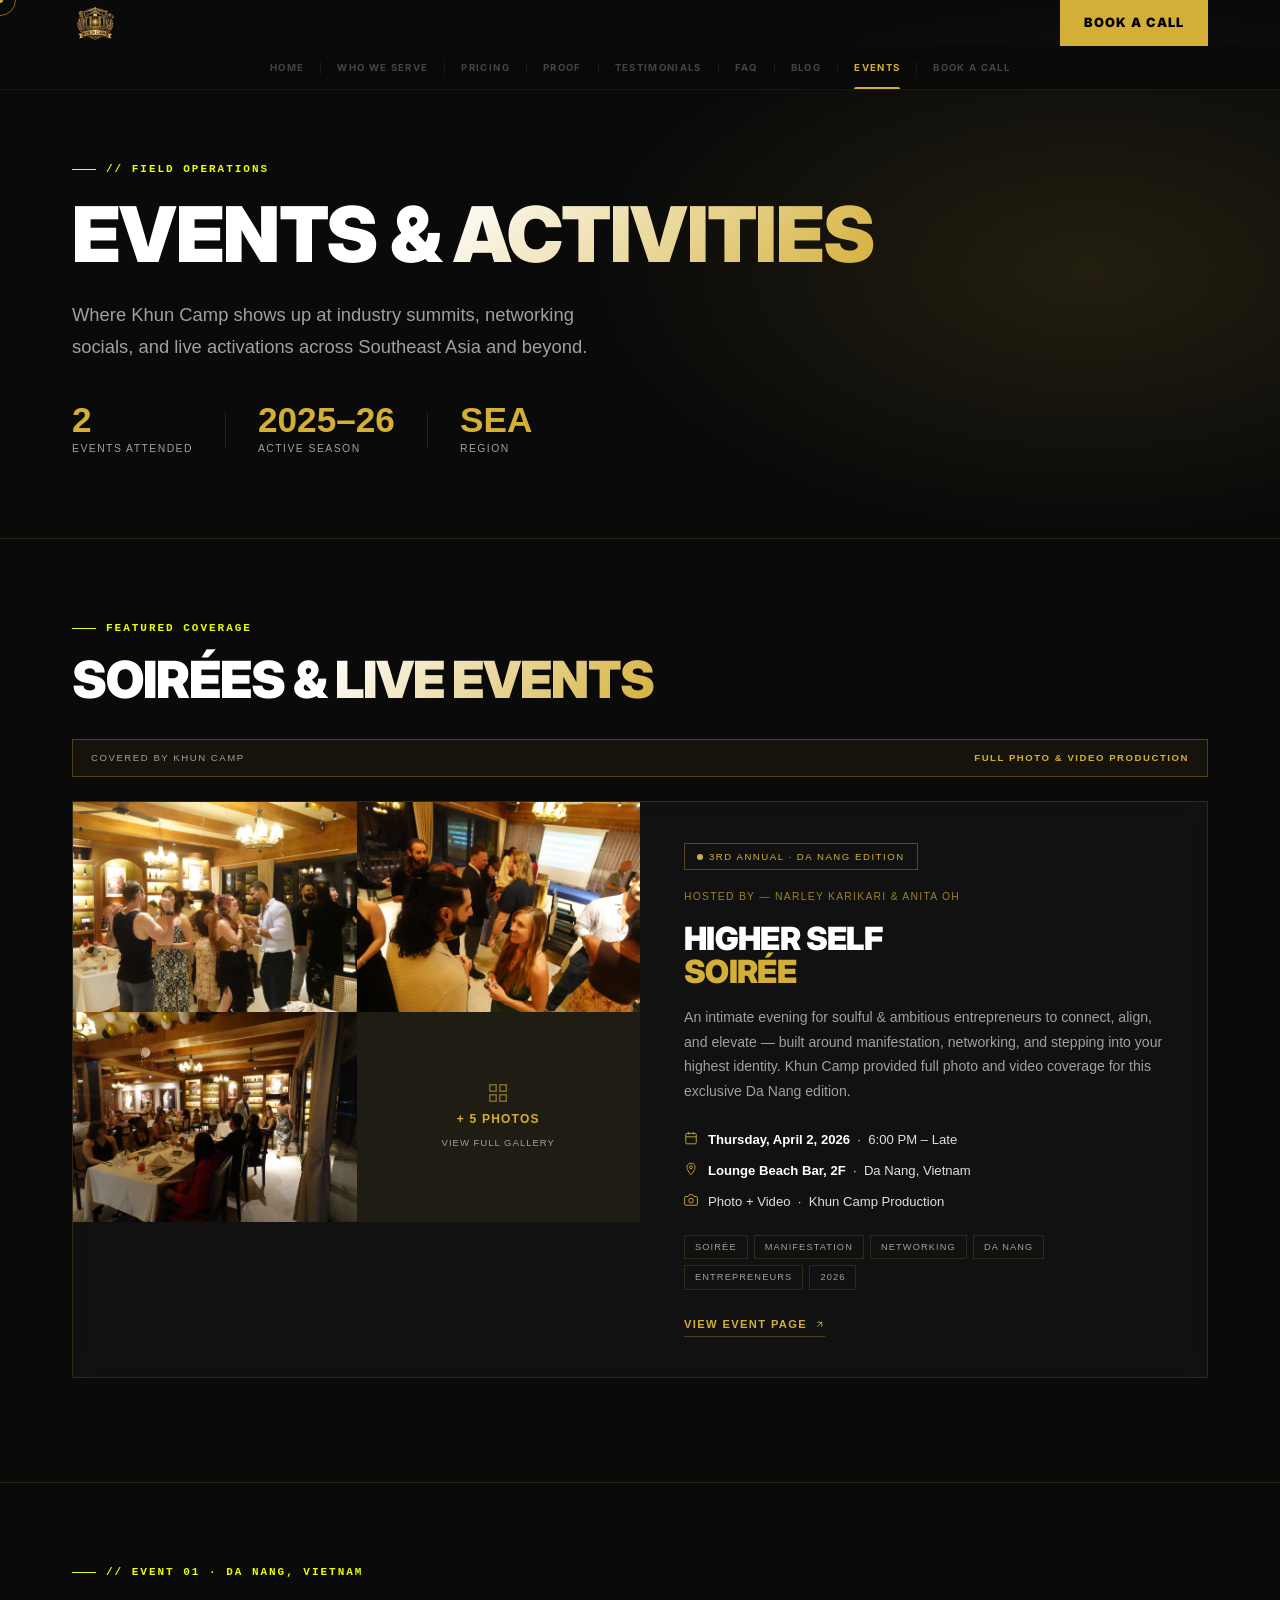
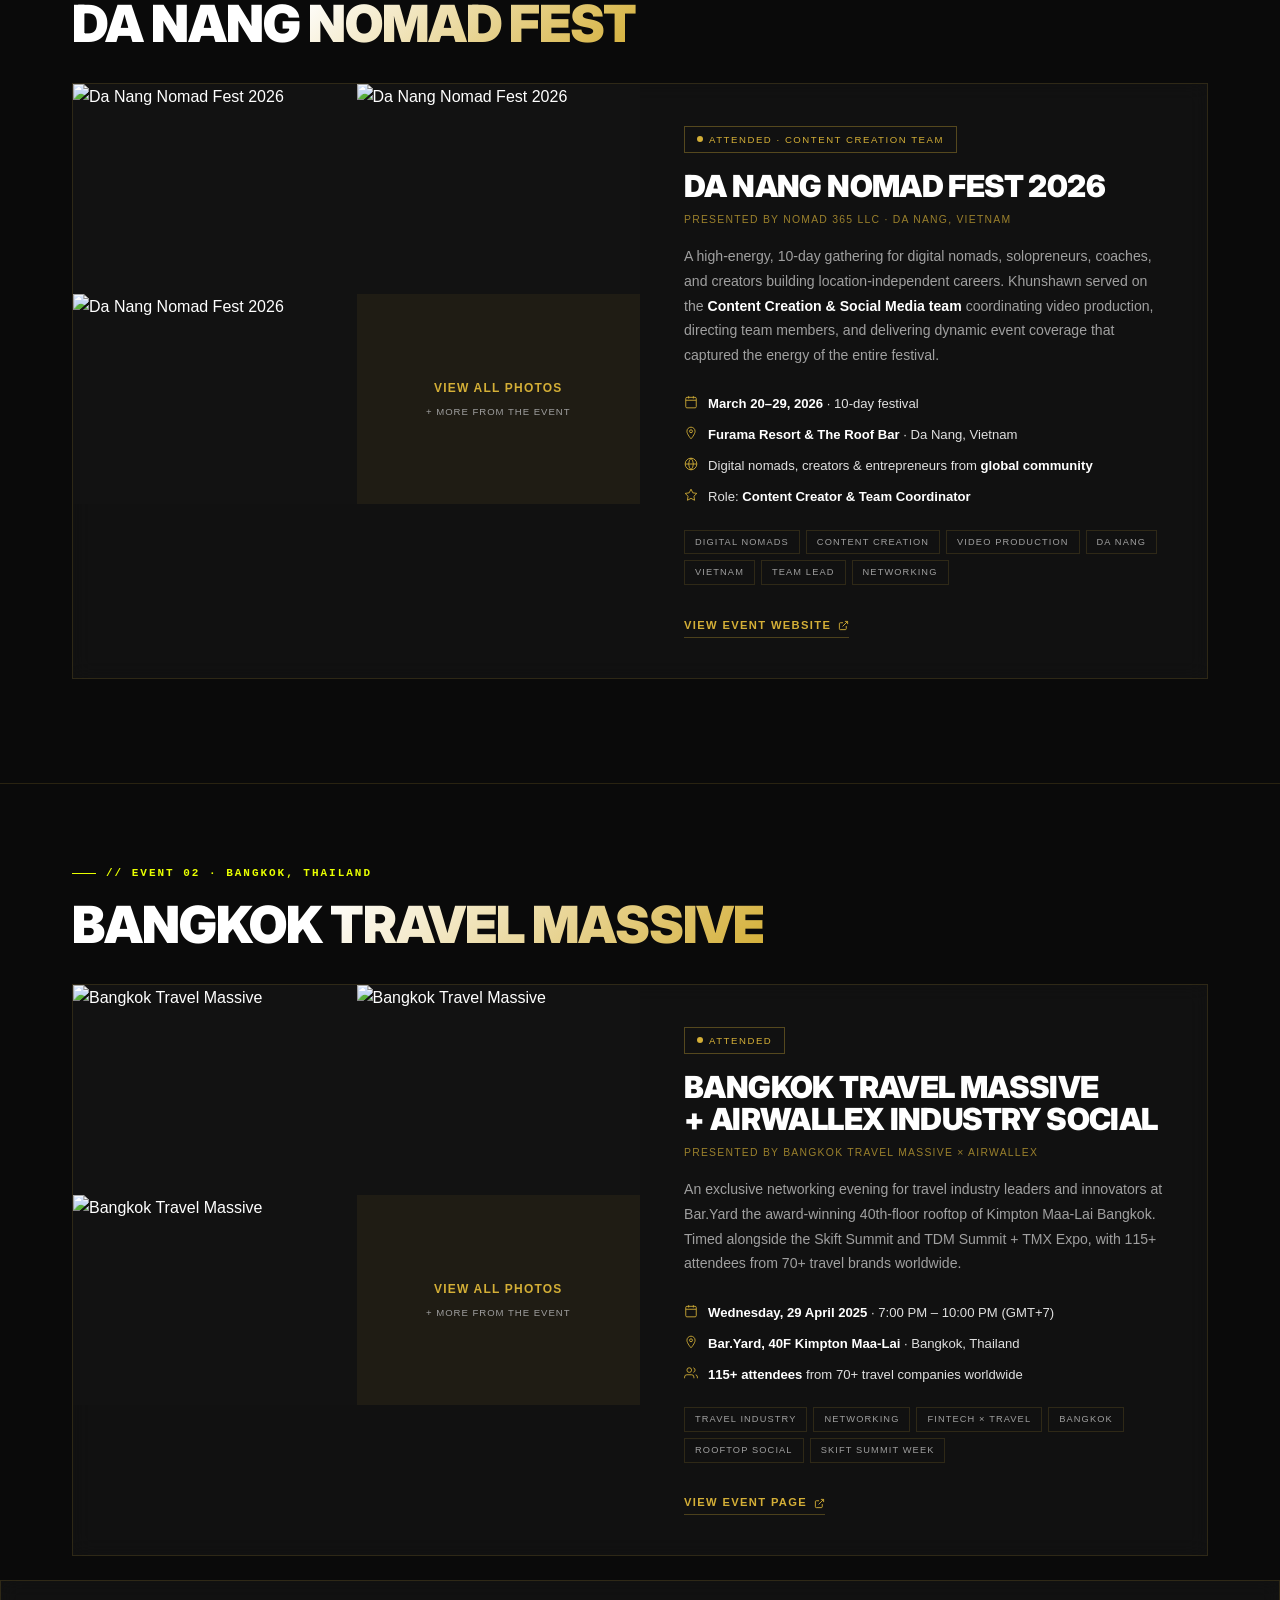
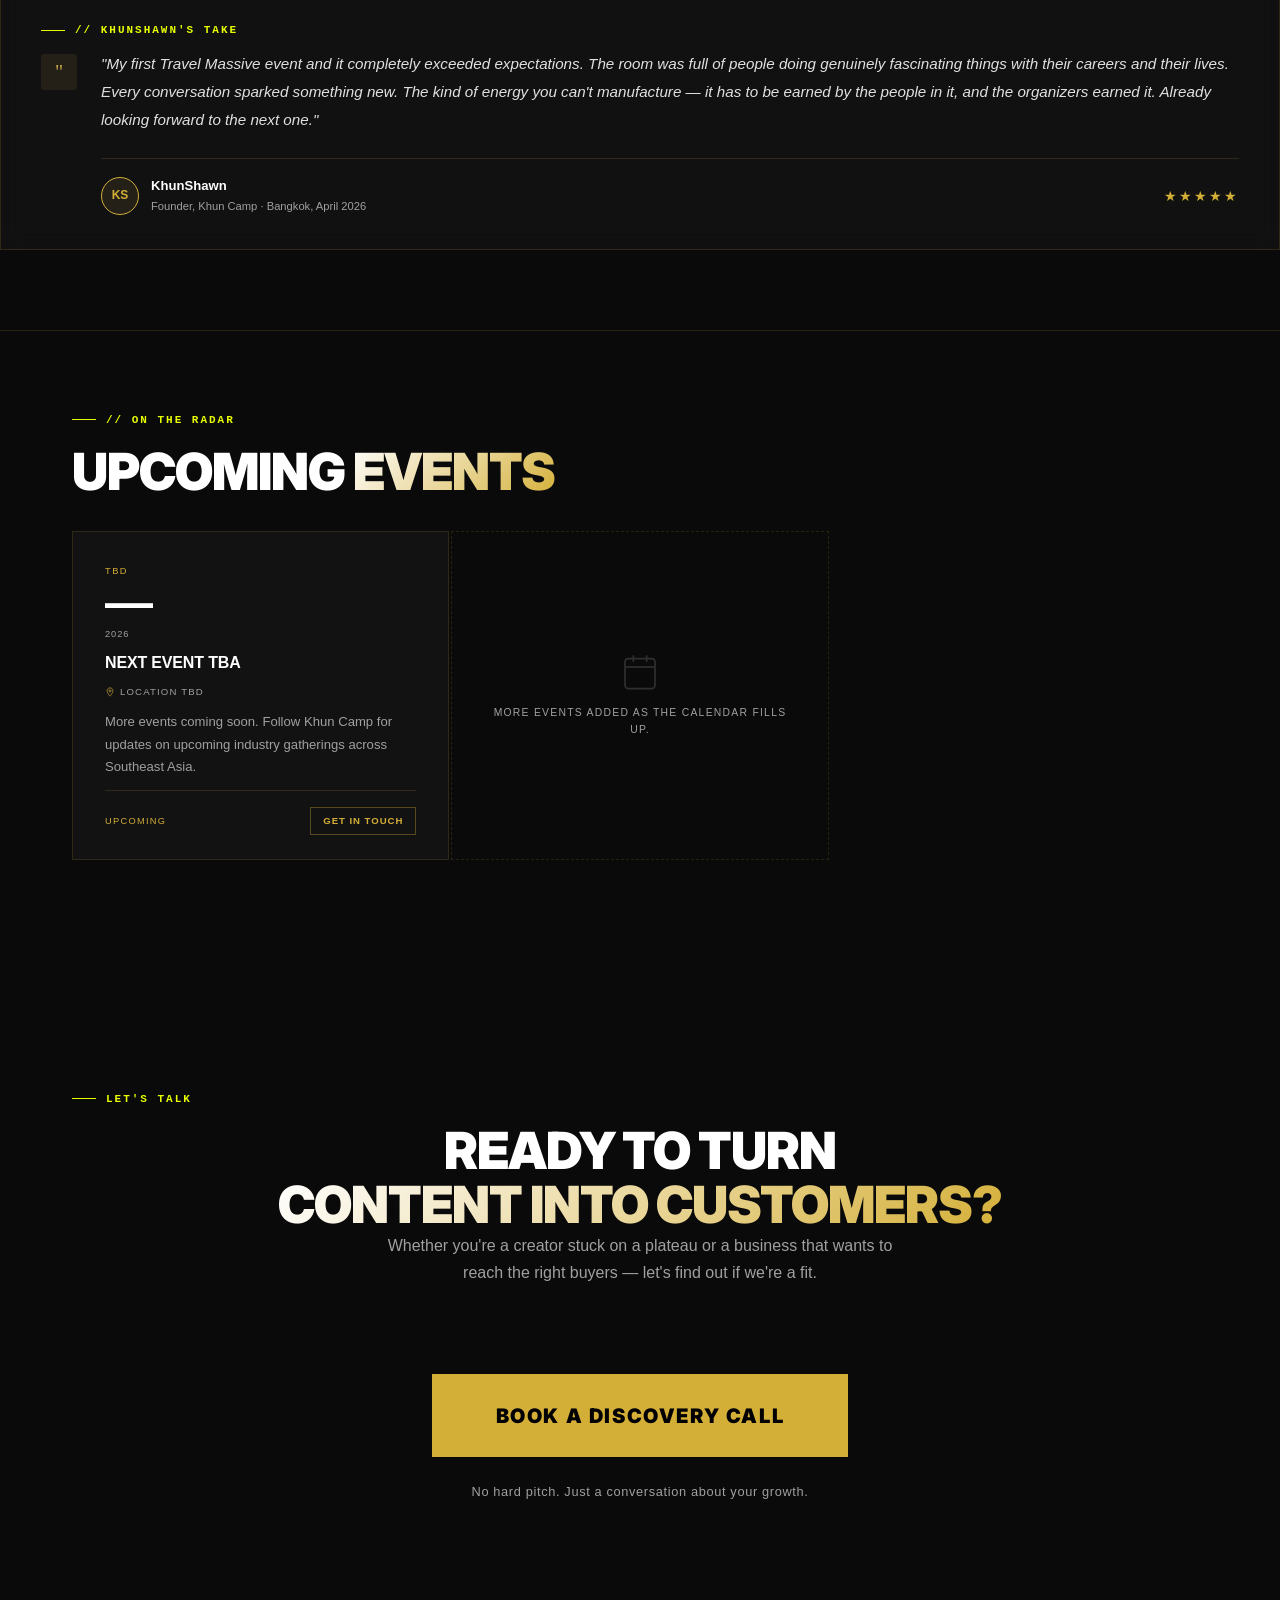
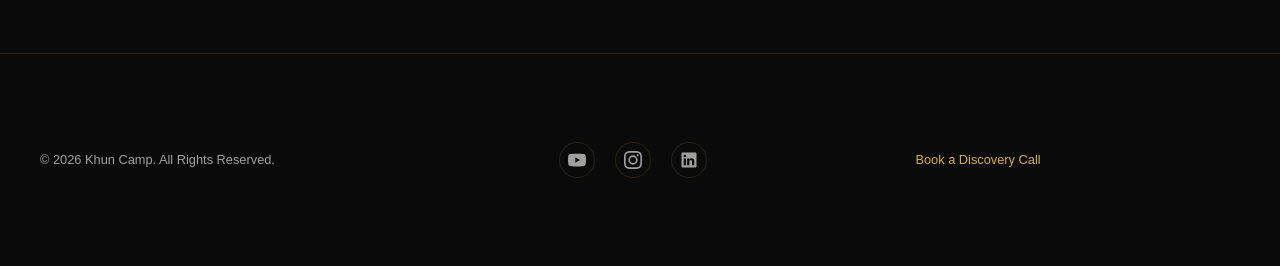
==== events.html @ 30d15e01 "updated files" ====
<!DOCTYPE html>
<html lang="en">
<head>
  <meta charset="UTF-8">
  <meta name="viewport" content="width=device-width, initial-scale=1.0">
  <title>Events & Activities | Khun Camp</title>
  <meta name="description" content="Khun Camp in the field — industry events, summits, and live activations across Southeast Asia and beyond.">
  <meta name="robots" content="index, follow">
  <link rel="canonical" href="https://khuncamp.com/events.html">

  <!-- Open Graph -->
  <meta property="og:type" content="website">
  <meta property="og:url" content="https://khuncamp.com/events.html">
  <meta property="og:title" content="Events & Activities | Khun Camp">
  <meta property="og:description" content="Where Khun Camp shows up — summits, networking socials, and live activations.">
  <meta property="og:image" content="https://khuncamp.com/images/og-preview.jpg">
  <meta property="og:image:width" content="1200">
  <meta property="og:image:height" content="630">

  <!-- Favicons -->
  <link rel="icon" type="image/webp" sizes="128x128" href="images/KhunCamp-Logo-badge-favicon-128.webp">
  <link rel="apple-touch-icon" href="images/KhunCamp-Logo-badge-favicon-128.webp">
  <link rel="manifest" href="manifest.json">

  <!-- Fonts -->
  <link rel="preconnect" href="https://fonts.googleapis.com">
  <link rel="preconnect" href="https://fonts.gstatic.com" crossorigin>
  <link href="https://fonts.googleapis.com/css2?family=Inter:wght@400;700;900&display=swap" rel="stylesheet">

  <!-- Site CSS -->
  <link rel="stylesheet" href="css/style.css">

  <style>
    /* ── Events page–specific styles ───────────────────────── */

    /* PAGE HERO */
    .events-hero {
      padding: 160px 0 80px;
      border-bottom: 1px solid var(--glass-border);
      position: relative;
      overflow: hidden;
    }
    .events-hero::before {
      content: '';
      position: absolute;
      inset: 0;
      background: radial-gradient(ellipse 55% 70% at 85% 50%, rgba(212,175,55,.12) 0%, transparent 70%);
      pointer-events: none;
    }
    .events-hero .section-eyebrow {
      margin-bottom: 1rem;
    }
    .events-hero h1 {
      margin-bottom: 1.2rem;
    }
    .events-hero .hero-subtext {
      max-width: 560px;
      margin-bottom: 2.5rem;
    }
    .events-stats {
      display: flex;
      align-items: center;
      gap: 2rem;
      flex-wrap: wrap;
    }
    .events-stats .hero-stat-number {
      font-size: clamp(1.5rem, 3vw, 2.2rem);
      font-weight: 900;
      color: var(--gold-primary);
      display: block;
      line-height: 1;
    }
    .events-stats .hero-stat-label {
      font-size: 0.65rem;
      letter-spacing: 0.14em;
      text-transform: uppercase;
      color: var(--text-dim);
      display: block;
      margin-top: 4px;
    }
    .events-stats .hero-stat-divider {
      width: 1px;
      height: 36px;
      background: var(--glass-border);
    }

    /* SECTION WRAPPER */
    .events-section {
      padding: 80px 0;
    }
    .events-section + .events-section {
      border-top: 1px solid var(--glass-border);
    }

    /* FEATURED EVENT CARD */
    .event-featured {
      display: grid;
      grid-template-columns: 1fr 1fr;
      border: 1px solid var(--glass-border);
      background: var(--glass);
      backdrop-filter: blur(10px);
      -webkit-backdrop-filter: blur(10px);
      transition: border-color 0.4s ease;
      margin-bottom: 24px;
    }
    .event-featured:hover {
      border-color: var(--gold-primary);
    }

    /* PHOTO GRID */
    .event-photos {
      display: grid;
      grid-template-columns: 1fr 1fr;
      grid-template-rows: 210px 210px;
    }
    .photo-cell {
      overflow: hidden;
      position: relative;
      cursor: pointer;
      background: var(--bg-charcoal);
    }
    .photo-cell img {
      pointer-events: none;
      position: absolute;
      inset: 0;
      width: 100%;
      height: 100%;
      object-fit: cover;
      object-position: center;
      display: block;
      transition: transform 0.45s var(--ease-smooth), filter 0.45s ease;
    }
    .photo-cell:hover img {
      transform: scale(1.07);
      filter: brightness(1.12);
    }
    .photo-cell-overlay {
      position: absolute;
      inset: 0;
      background: rgba(0,0,0,.35);
      opacity: 0;
      transition: opacity 0.3s ease;
      display: flex;
      align-items: center;
      justify-content: center;
    }
    .photo-cell:hover .photo-cell-overlay { opacity: 1; }
    .photo-cell-overlay svg {
      width: 28px;
      height: 28px;
      fill: #fff;
    }

    /* placeholder for missing photos */
    .photo-placeholder {
      width: 100%;
      height: 100%;
      min-height: 160px;
      display: flex;
      flex-direction: column;
      align-items: center;
      justify-content: center;
      gap: 10px;
      border: 1px dashed rgba(212,175,55,.15);
      background: var(--bg-charcoal);
    }
    .photo-placeholder svg { opacity: .25; }
    .photo-placeholder span {
      font-size: 0.6rem;
      letter-spacing: 0.14em;
      text-transform: uppercase;
      color: var(--text-dim);
      opacity: .5;
    }

    /* "View all" tile */
    .photo-cell-all {
      display: flex;
      flex-direction: column;
      align-items: center;
      justify-content: center;
      gap: 6px;
      background: rgba(212,175,55,.07);
      cursor: pointer;
      transition: background 0.3s ease;
    }
    .photo-cell-all:hover { background: rgba(212,175,55,.14); }
    .photo-cell-all strong {
      font-size: 0.75rem;
      font-weight: 900;
      letter-spacing: 0.1em;
      text-transform: uppercase;
      color: var(--gold-primary);
    }
    .photo-cell-all small {
      font-size: 0.6rem;
      letter-spacing: 0.1em;
      text-transform: uppercase;
      color: var(--text-dim);
    }

    /* EVENT BODY */
    .event-body {
      padding: 40px 44px;
      display: flex;
      flex-direction: column;
      justify-content: space-between;
    }

    .event-badge {
      display: inline-flex;
      align-items: center;
      gap: 6px;
      font-size: 0.6rem;
      letter-spacing: 0.16em;
      text-transform: uppercase;
      color: var(--gold-primary);
      border: 1px solid rgba(212,175,55,.35);
      padding: 5px 12px;
      margin-bottom: 18px;
      width: fit-content;
    }
    .event-badge .pulse {
      width: 6px; height: 6px;
      border-radius: 50%;
      background: var(--gold-primary);
      animation: pulse 2s infinite;
    }
    @keyframes pulse { 0%,100%{opacity:1} 50%{opacity:.25} }

    .event-organiser {
      font-size: 0.65rem;
      letter-spacing: 0.12em;
      text-transform: uppercase;
      color: var(--gold-primary);
      opacity: .7;
      margin-bottom: 1rem;
    }

    .event-desc {
      font-size: 0.88rem;
      color: var(--text-dim);
      line-height: 1.75;
      margin-bottom: 1.6rem;
    }

    .event-meta-list {
      display: flex;
      flex-direction: column;
      gap: 10px;
      margin-bottom: 1.4rem;
    }
    .event-meta-row {
      display: flex;
      align-items: flex-start;
      gap: 10px;
      font-size: 0.82rem;
      color: var(--text-main);
    }
    .event-meta-row svg {
      width: 14px; height: 14px;
      stroke: var(--gold-primary);
      flex-shrink: 0;
      margin-top: 2px;
    }
    .event-meta-row strong { color: #fff; font-weight: 700; }

    .event-tags {
      display: flex;
      flex-wrap: wrap;
      gap: 6px;
      margin-bottom: 1.6rem;
    }
    .event-tag {
      font-size: 0.58rem;
      letter-spacing: 0.12em;
      text-transform: uppercase;
      padding: 4px 10px;
      border: 1px solid var(--glass-border);
      color: var(--text-dim);
    }

    .event-ext-link {
      display: inline-flex;
      align-items: center;
      gap: 7px;
      font-size: 0.7rem;
      letter-spacing: 0.12em;
      text-transform: uppercase;
      font-weight: 700;
      color: var(--gold-primary);
      border-bottom: 1px solid rgba(212,175,55,.3);
      padding-bottom: 2px;
      width: fit-content;
      transition: color 0.3s ease, border-color 0.3s ease;
    }
    .event-ext-link:hover { color: #fff; border-color: #fff; }
    .event-ext-link svg { width: 11px; height: 11px; stroke: currentColor; }

    /* UPCOMING GRID */
    .upcoming-grid {
      display: grid;
      grid-template-columns: repeat(auto-fill, minmax(300px, 1fr));
      gap: 2px;
    }
    .upcoming-card {
      background: var(--glass);
      border: 1px solid var(--glass-border);
      padding: 2rem 2rem 1.5rem;
      display: flex;
      flex-direction: column;
      gap: 12px;
      position: relative;
      overflow: hidden;
      transition: border-color 0.4s ease, background 0.4s ease;
    }
    .upcoming-card::after {
      content: '';
      position: absolute;
      top: 0; left: 0; right: 0;
      height: 2px;
      background: var(--gold-primary);
      transform: scaleX(0);
      transform-origin: left;
      transition: transform 0.35s var(--ease-smooth);
    }
    .upcoming-card:hover { border-color: var(--gold-primary); }
    .upcoming-card:hover::after { transform: scaleX(1); }

    .ucard-date .month {
      font-size: 0.58rem;
      letter-spacing: 0.16em;
      text-transform: uppercase;
      color: var(--gold-primary);
      display: block;
    }
    .ucard-date .day {
      font-size: 3rem;
      font-weight: 900;
      color: #fff;
      line-height: 1;
      display: block;
    }
    .ucard-date .year {
      font-size: 0.58rem;
      letter-spacing: 0.1em;
      color: var(--text-dim);
      display: block;
    }

    .ucard-title {
      font-size: 1rem;
      font-weight: 900;
      text-transform: uppercase;
      letter-spacing: -0.01em;
      color: #fff;
      line-height: 1.15;
    }
    .ucard-location {
      display: flex;
      align-items: center;
      gap: 5px;
      font-size: 0.6rem;
      letter-spacing: 0.12em;
      text-transform: uppercase;
      color: var(--text-dim);
    }
    .ucard-location svg { width: 10px; height: 10px; stroke: var(--gold-primary); }
    .ucard-desc { font-size: 0.82rem; color: var(--text-dim); flex: 1; }
    .ucard-footer {
      display: flex;
      align-items: center;
      justify-content: space-between;
      padding-top: 1rem;
      border-top: 1px solid var(--glass-border);
      margin-top: auto;
    }
    .status-upcoming {
      font-size: 0.58rem;
      letter-spacing: 0.14em;
      text-transform: uppercase;
      color: var(--gold-primary);
    }
    .status-past {
      font-size: 0.58rem;
      letter-spacing: 0.14em;
      text-transform: uppercase;
      color: var(--text-dim);
    }
    .ucard-cta {
      font-size: 0.6rem;
      letter-spacing: 0.1em;
      text-transform: uppercase;
      font-weight: 700;
      color: var(--gold-primary);
      border: 1px solid rgba(212,175,55,.35);
      padding: 5px 12px;
      transition: background 0.3s ease, color 0.3s ease;
    }
    .ucard-cta:hover {
      background: var(--gold-primary);
      color: #000;
    }

    .upcoming-placeholder {
      border: 1px dashed var(--glass-border);
      display: flex;
      flex-direction: column;
      align-items: center;
      justify-content: center;
      gap: 12px;
      min-height: 200px;
      text-align: center;
      padding: 2rem;
    }
    .upcoming-placeholder svg { opacity: .15; }
    .upcoming-placeholder p {
      font-size: 0.65rem;
      letter-spacing: 0.12em;
      text-transform: uppercase;
      color: var(--text-dim);
    }

    /* ── LIGHTBOX ──────────────────────────────── */
    .lbox {
      position: fixed;
      inset: 0;
      z-index: 2000;
      background: rgba(0,0,0,.96);
      display: flex;
      align-items: center;
      justify-content: center;
      opacity: 0;
      pointer-events: none;
      transition: opacity .25s ease;
    }
    .lbox.open { opacity: 1; pointer-events: all; }
    .lbox-inner { position: relative; max-width: 90vw; max-height: 90vh; }
    .lbox-inner img {
      max-width: 90vw;
      max-height: 82vh;
      object-fit: contain;
      border: 1px solid var(--glass-border);
    }
    .lbox-close {
      position: absolute;
      top: -36px; right: 0;
      font-size: 0.65rem;
      letter-spacing: 0.14em;
      text-transform: uppercase;
      color: var(--text-dim);
      background: none;
      border: none;
      cursor: pointer;
      font-family: var(--font-main);
      transition: color .25s ease;
    }
    .lbox-close:hover { color: var(--gold-primary); }
    .lbox-nav {
      position: absolute;
      top: 50%; transform: translateY(-50%);
      width: 38px; height: 38px;
      display: flex; align-items: center; justify-content: center;
      background: rgba(0,0,0,.55);
      border: 1px solid var(--glass-border);
      color: var(--text-main);
      font-size: 18px;
      cursor: pointer;
      transition: border-color .25s ease, color .25s ease;
    }
    .lbox-nav:hover { border-color: var(--gold-primary); color: var(--gold-primary); }
    .lbox-prev { left: -50px; }
    .lbox-next { right: -50px; }
    .lbox-caption {
      margin-top: 12px;
      font-size: 0.6rem;
      letter-spacing: 0.14em;
      text-transform: uppercase;
      color: var(--text-dim);
      text-align: center;
    }

    /* ── GALLERY MODAL ───────────────────────── */
    .gmodal {
      position: fixed;
      inset: 0;
      z-index: 1999;
      background: rgba(0,0,0,.97);
      overflow-y: auto;
      display: none;
      flex-direction: column;
      padding: 60px 40px 40px;
    }
    .gmodal.open { display: flex; }
    .gmodal-header {
      display: flex;
      align-items: center;
      justify-content: space-between;
      margin-bottom: 2rem;
    }
    .gmodal-title {
      font-size: 1.4rem;
      font-weight: 900;
      text-transform: uppercase;
      letter-spacing: -0.01em;
      color: #fff;
    }
    .gmodal-close {
      font-size: 0.65rem;
      letter-spacing: 0.14em;
      text-transform: uppercase;
      color: var(--text-dim);
      background: none;
      border: none;
      cursor: pointer;
      font-family: var(--font-main);
      transition: color .25s ease;
    }
    .gmodal-close:hover { color: var(--gold-primary); }
    .gmodal-grid {
      display: grid;
      grid-template-columns: repeat(auto-fill, minmax(220px, 1fr));
      gap: 4px;
    }
    .gmodal-thumb {
      aspect-ratio: 1;
      overflow: hidden;
      cursor: pointer;
      background: var(--bg-charcoal);
    }
    .gmodal-thumb img {
      width: 100%; height: 100%;
      object-fit: cover;
      transition: transform .35s ease;
    }
    .gmodal-thumb:hover img { transform: scale(1.05); }

    .event-review-block {
  margin-top: 2px;
  border: 1px solid var(--glass-border);
  background: var(--glass);
  backdrop-filter: blur(10px);
  -webkit-backdrop-filter: blur(10px);
}
.review-quote-wrap {
  padding: 2.5rem 2.5rem 2rem;
}
.review-inner {
  display: flex;
  align-items: flex-start;
  gap: 1.5rem;
}
.review-quotemark { flex-shrink: 0; margin-top: 4px; }
.review-body { flex: 1; }
.review-text {
  font-size: 0.95rem;
  color: var(--text-main);
  line-height: 1.85;
  font-style: italic;
  margin: 0 0 1.5rem;
}
.review-author {
  display: flex;
  align-items: center;
  gap: 12px;
  padding-top: 1rem;
  border-top: 1px solid var(--glass-border);
}
.review-avatar {
  width: 38px; height: 38px;
  border-radius: 50%;
  background: rgba(201,168,76,0.1);
  border: 1px solid var(--gold-primary);
  display: flex;
  align-items: center;
  justify-content: center;
  font-size: 12px;
  font-weight: 900;
  color: var(--gold-primary);
  flex-shrink: 0;
}
.review-name {
  font-size: 0.82rem;
  font-weight: 700;
  color: #fff;
  margin: 0;
}
.review-role {
  font-size: 0.7rem;
  color: var(--text-dim);
  margin: 0;
}
.review-stars {
  margin-left: auto;
  color: var(--gold-primary);
  font-size: 14px;
  letter-spacing: 2px;
}

    /* ── RESPONSIVE ──────────────────────────── */
    @media (max-width: 900px) {
      .event-featured { grid-template-columns: 1fr; }
      .event-photos { min-height: 260px; }
      .event-body { padding: 28px 24px; }
    }
    @media (max-width: 640px) {
      .events-hero { padding: 120px 0 60px; }
      .gmodal { padding: 48px 20px 20px; }
      .lbox-prev { left: -40px; }
      .lbox-next { right: -40px; }
    }
  </style>
</head>
<body>

  <!-- CURSOR -->
  <div id="cursor-dot"></div>
  <div id="cursor-ring"></div>

  <!-- NAV (identical to index.html) -->
  <header id="site-header">
    <nav class="container nav-inner">
      <a href="index.html" class="nav-logo">
        <img src="images/KhunCamp-Logo-nav.webp" alt="Khun Camp Logo" height="46">
      </a>
      <a href="https://calendar.app.google/1PVSKsN8UGwQiG3g7" class="btn-primary btn-sm magnetic-item nav-desktop-cta">Book a Call</a>
      <button class="ham-btn" id="ham-btn" aria-label="Open menu" aria-expanded="false">
        <span></span><span></span><span></span>
      </button>
    </nav>

    <div id="sub-nav">
      <div class="sub-nav-inner">
        <a href="index.html#hero"         class="sub-nav-link">Home</a>
        <span class="sub-nav-div"></span>
        <a href="index.html#who-we-serve" class="sub-nav-link">Who We Serve</a>
        <span class="sub-nav-div"></span>
        <a href="index.html#audit"        class="sub-nav-link">Pricing</a>
        <span class="sub-nav-div"></span>
        <a href="index.html#proof"        class="sub-nav-link">Proof</a>
        <span class="sub-nav-div"></span>
        <a href="index.html#testimonials" class="sub-nav-link">Testimonials</a>
        <span class="sub-nav-div"></span>
        <a href="index.html#faq"          class="sub-nav-link">FAQ</a>
        <span class="sub-nav-div"></span>
        <a href="blog.html"               class="sub-nav-link">Blog</a>
        <span class="sub-nav-div"></span>
        <a href="events.html"             class="sub-nav-link active">Events</a>
        <span class="sub-nav-div"></span>
        <a href="https://calendar.app.google/1PVSKsN8UGwQiG3g7" class="sub-nav-link">Book a Call</a>
      </div>
    </div>

    <div id="mobile-menu" aria-hidden="true">
      <div class="mobile-menu-links">
        <a href="index.html#hero"         class="mob-menu-link"><span class="mob-num">01</span><span class="mob-name">Home</span><div class="mob-bar"></div></a>
        <a href="index.html#who-we-serve" class="mob-menu-link"><span class="mob-num">02</span><span class="mob-name">Who We Serve</span><div class="mob-bar"></div></a>
        <a href="index.html#audit"        class="mob-menu-link"><span class="mob-num">03</span><span class="mob-name">Pricing</span><div class="mob-bar"></div></a>
        <a href="index.html#proof"        class="mob-menu-link"><span class="mob-num">04</span><span class="mob-name">Proof</span><div class="mob-bar"></div></a>
        <a href="index.html#testimonials" class="mob-menu-link"><span class="mob-num">05</span><span class="mob-name">Testimonials</span><div class="mob-bar"></div></a>
        <a href="index.html#faq"          class="mob-menu-link"><span class="mob-num">06</span><span class="mob-name">FAQ</span><div class="mob-bar"></div></a>
        <a href="blog.html"               class="mob-menu-link"><span class="mob-num">07</span><span class="mob-name">Blog</span><div class="mob-bar"></div></a>
        <a href="events.html"             class="mob-menu-link"><span class="mob-num">08</span><span class="mob-name">Events</span><div class="mob-bar"></div></a>
      </div>
      <a href="https://calendar.app.google/1PVSKsN8UGwQiG3g7" class="mob-menu-cta">Book a Call →</a>
    </div>
  </header>

  <main>

    <!-- ── PAGE HERO ──────────────────────────── -->
    <section class="events-hero">
      <div class="container reveal-up">
        <p class="section-eyebrow">// Field Operations</p>
        <h1>Events &amp; <span class="gold-gradient-text">Activities</span></h1>
        <p class="hero-subtext">Where Khun Camp shows up at industry summits, networking socials, and live activations across Southeast Asia and beyond.</p>
        <div class="events-stats">
          <div>
            <span class="hero-stat-number">2</span>
            <span class="hero-stat-label">Events Attended</span>
          </div>
          <div class="hero-stat-divider"></div>
          <div>
            <span class="hero-stat-number">2025–26</span>
            <span class="hero-stat-label">Active Season</span>
          </div>
          <div class="hero-stat-divider"></div>
          <div>
            <span class="hero-stat-number">SEA</span>
            <span class="hero-stat-label">Region</span>
          </div>
        </div>
      </div>
    </section>


    <!-- ── FEATURED COVERAGE: HIGHER SELF SOIRÉE ─── -->
    <section class="events-section">
      <div class="container">

        <p class="section-eyebrow reveal-up">Featured Coverage</p>
        <h2 class="reveal-up" style="margin-bottom:2rem;">Soirées &amp; <span class="gold-gradient-text">Live Events</span></h2>

        <div class="reveal-up" style="background:rgba(212,175,55,.06);border:1px solid rgba(212,175,55,.3);padding:10px 18px;display:flex;align-items:center;justify-content:space-between;margin-bottom:24px;font-size:0.6rem;letter-spacing:0.16em;text-transform:uppercase;">
          <span style="color:var(--text-dim);">Covered by Khun Camp</span>
          <span style="color:var(--gold-primary);font-weight:700;">Full Photo &amp; Video Production</span>
        </div>

        <div class="event-featured reveal-up">

          <div class="event-photos">
            <div class="photo-cell" onclick="openLightbox('soiree', 0)">
              <img src="images/events/higher-self-soiree/photo1.webp" alt="Higher Self Soirée Da Nang 2026" loading="lazy" />
              <div class="photo-cell-overlay"><svg viewBox="0 0 24 24" fill="none" stroke="#fff" stroke-width="2" width="28" height="28"><circle cx="11" cy="11" r="7"/><line x1="16.5" y1="16.5" x2="22" y2="22"/><line x1="11" y1="8" x2="11" y2="14"/><line x1="8" y1="11" x2="14" y2="11"/></svg></div>
            </div>
            <div class="photo-cell" onclick="openLightbox('soiree', 1)">
              <img src="images/events/higher-self-soiree/photo2.webp" alt="Higher Self Soirée Da Nang 2026" loading="lazy" />
              <div class="photo-cell-overlay"><svg viewBox="0 0 24 24" fill="none" stroke="#fff" stroke-width="2" width="28" height="28"><circle cx="11" cy="11" r="7"/><line x1="16.5" y1="16.5" x2="22" y2="22"/><line x1="11" y1="8" x2="11" y2="14"/><line x1="8" y1="11" x2="14" y2="11"/></svg></div>
            </div>
            <div class="photo-cell" onclick="openLightbox('soiree', 2)">
              <img src="images/events/higher-self-soiree/photo3.webp" alt="Higher Self Soirée Da Nang 2026" loading="lazy" />
              <div class="photo-cell-overlay"><svg viewBox="0 0 24 24" fill="none" stroke="#fff" stroke-width="2" width="28" height="28"><circle cx="11" cy="11" r="7"/><line x1="16.5" y1="16.5" x2="22" y2="22"/><line x1="11" y1="8" x2="11" y2="14"/><line x1="8" y1="11" x2="14" y2="11"/></svg></div>
            </div>
            <div class="photo-cell photo-cell-all" onclick="openGallery('soiree')">
              <svg width="22" height="22" viewBox="0 0 24 24" fill="none" stroke="currentColor" stroke-width="1.5" style="color:var(--gold-primary);opacity:.6;"><rect x="3" y="3" width="7" height="7"/><rect x="14" y="3" width="7" height="7"/><rect x="3" y="14" width="7" height="7"/><rect x="14" y="14" width="7" height="7"/></svg>
              <strong>+ 5 Photos</strong>
              <small>View Full Gallery</small>
            </div>
          </div>

          <div class="event-body">
            <div>
              <div class="event-badge"><div class="pulse"></div>3rd Annual · Da Nang Edition</div>
              <p class="event-organiser">Hosted by — Narley Karikari &amp; Anita Oh</p>
              <h3 style="font-size:clamp(1.4rem,2.5vw,2rem);font-weight:900;text-transform:uppercase;letter-spacing:-0.02em;line-height:1.05;margin-bottom:1rem;">Higher Self<br><span style="color:var(--gold-primary);">Soirée</span></h3>
              <p class="event-desc">An intimate evening for soulful &amp; ambitious entrepreneurs to connect, align, and elevate — built around manifestation, networking, and stepping into your highest identity. Khun Camp provided full photo and video coverage for this exclusive Da Nang edition.</p>
              <div class="event-meta-list">
                <div class="event-meta-row">
                  <svg viewBox="0 0 24 24" fill="none" stroke="currentColor" stroke-width="1.5"><rect x="3" y="4" width="18" height="18" rx="2"/><line x1="16" y1="2" x2="16" y2="6"/><line x1="8" y1="2" x2="8" y2="6"/><line x1="3" y1="10" x2="21" y2="10"/></svg>
                  <span><strong>Thursday, April 2, 2026</strong> &nbsp;·&nbsp; 6:00 PM – Late</span>
                </div>
                <div class="event-meta-row">
                  <svg viewBox="0 0 24 24" fill="none" stroke="currentColor" stroke-width="1.5"><path d="M12 2C8.13 2 5 5.13 5 9c0 5.25 7 13 7 13s7-7.75 7-13c0-3.87-3.13-7-7-7z"/><circle cx="12" cy="9" r="2.5"/></svg>
                  <span><strong>Lounge Beach Bar, 2F</strong> &nbsp;·&nbsp; Da Nang, Vietnam</span>
                </div>
                <div class="event-meta-row">
                  <svg viewBox="0 0 24 24" fill="none" stroke="currentColor" stroke-width="1.5"><path d="M23 19a2 2 0 0 1-2 2H3a2 2 0 0 1-2-2V8a2 2 0 0 1 2-2h4l2-3h6l2 3h4a2 2 0 0 1 2 2z"/><circle cx="12" cy="13" r="4"/></svg>
                  <span>Photo + Video &nbsp;·&nbsp; Khun Camp Production</span>
                </div>
              </div>
              <div class="event-tags">
                <span class="event-tag">Soirée</span>
                <span class="event-tag">Manifestation</span>
                <span class="event-tag">Networking</span>
                <span class="event-tag">Da Nang</span>
                <span class="event-tag">Entrepreneurs</span>
                <span class="event-tag">2026</span>
              </div>
            </div>
            <a class="event-ext-link" href="https://shopnarleyk.gumroad.com/l/ecuim/FREE" target="_blank" rel="noopener">
              View Event Page
              <svg viewBox="0 0 24 24" fill="none" stroke="currentColor" stroke-width="2"><line x1="7" y1="17" x2="17" y2="7"/><polyline points="7 7 17 7 17 17"/></svg>
            </a>
          </div>

        </div>
      </div>
    </section>
    <!-- ── END HIGHER SELF SOIRÉE ────────────────── -->

    <!-- ── EVENT 1: DA NANG NOMAD FEST ───────── -->
    <section class="events-section">
      <div class="container">
        <p class="section-eyebrow reveal-up">// Event 01 · Da Nang, Vietnam</p>
        <h2 class="reveal-up" style="margin-bottom: 2rem;">Da Nang <span class="gold-gradient-text">Nomad Fest</span></h2>

        <div class="event-featured reveal-up">

          <!-- LEFT: Photos -->
          <div class="event-photos" id="photos-danang">
            <!--
              ════════════════════════════════════════════
              PHOTO INSTRUCTIONS — Da Nang Nomad Fest
              ────────────────────────────────────────────
              1. Upload photos to: images/events/danang-2026/
              2. Replace each <div class="photo-placeholder"> block below with:
                 <img src="images/events/danang-2026/photo1.jpg" alt="Da Nang Nomad Fest" />
              3. The 4th cell opens the full gallery modal automatically.
              ════════════════════════════════════════════
            -->
            <div class="photo-cell" onclick="openLightbox('danang', 0)">
              <img src="images/events/danang-2026/photo1.webp" alt="Da Nang Nomad Fest 2026" />
              <div class="photo-cell-overlay">
                <svg viewBox="0 0 24 24"><path d="M15 3h6v6M9 21H3v-6M21 3l-7 7M3 21l7-7"/></svg>
              </div>
            </div>

            <div class="photo-cell" onclick="openLightbox('danang', 1)">
              <img src="images/events/danang-2026/photo2.webp" alt="Da Nang Nomad Fest 2026" />
              <div class="photo-cell-overlay">
                <svg viewBox="0 0 24 24"><path d="M15 3h6v6M9 21H3v-6M21 3l-7 7M3 21l7-7"/></svg>
              </div>
            </div>

            <div class="photo-cell" onclick="openLightbox('danang', 2)">
              <img src="images/events/danang-2026/photo3.webp" alt="Da Nang Nomad Fest 2026" />
              <div class="photo-cell-overlay">
                <svg viewBox="0 0 24 24"><path d="M15 3h6v6M9 21H3v-6M21 3l-7 7M3 21l7-7"/></svg>
              </div>
            </div>

            <div class="photo-cell photo-cell-all" onclick="openGallery('danang')">
              <strong>View All Photos</strong>
              <small>+ More from the event</small>
            </div>
          </div>

          <!-- RIGHT: Event Details -->
          <div class="event-body">
            <div>
              <div class="event-badge">
                <span class="pulse"></span>
                Attended · Content Creation Team
              </div>
              <h3 style="margin-bottom:.5rem; font-size: clamp(1.3rem,2.5vw,1.9rem);">Da Nang Nomad Fest 2026</h3>
              <p class="event-organiser">Presented by Nomad 365 LLC · Da Nang, Vietnam</p>
              <p class="event-desc">
                A high-energy, 10-day gathering for digital nomads, solopreneurs, coaches, and creators building location-independent careers. Khunshawn served on the <strong style="color:#fff;">Content Creation &amp; Social Media team</strong> coordinating video production, directing team members, and delivering dynamic event coverage that captured the energy of the entire festival.
              </p>
            </div>
            <div>
              <div class="event-meta-list">
                <div class="event-meta-row">
                  <svg fill="none" viewBox="0 0 24 24" stroke-width="1.5" xmlns="http://www.w3.org/2000/svg"><rect x="3" y="4" width="18" height="18" rx="2" stroke="inherit"/><line x1="3" y1="9" x2="21" y2="9" stroke="inherit"/><line x1="8" y1="2" x2="8" y2="6" stroke="inherit"/><line x1="16" y1="2" x2="16" y2="6" stroke="inherit"/></svg>
                  <span><strong>March 20–29, 2026</strong> · 10-day festival</span>
                </div>
                <div class="event-meta-row">
                  <svg fill="none" viewBox="0 0 24 24" stroke-width="1.5" xmlns="http://www.w3.org/2000/svg"><path d="M12 2C8.13 2 5 5.13 5 9c0 5.25 7 13 7 13s7-7.75 7-13c0-3.87-3.13-7-7-7z" stroke="inherit"/><circle cx="12" cy="9" r="2.5" stroke="inherit"/></svg>
                  <span><strong>Furama Resort &amp; The Roof Bar</strong> · Da Nang, Vietnam</span>
                </div>
                <div class="event-meta-row">
                  <svg fill="none" viewBox="0 0 24 24" stroke-width="1.5" xmlns="http://www.w3.org/2000/svg"><path d="M12 2a10 10 0 1 0 0 20A10 10 0 0 0 12 2z" stroke="inherit"/><path d="M2 12h20M12 2a15.3 15.3 0 0 1 4 10 15.3 15.3 0 0 1-4 10 15.3 15.3 0 0 1-4-10 15.3 15.3 0 0 1 4-10z" stroke="inherit"/></svg>
                  <span>Digital nomads, creators &amp; entrepreneurs from <strong>global community</strong></span>
                </div>
                <div class="event-meta-row">
                  <svg fill="none" viewBox="0 0 24 24" stroke-width="1.5" xmlns="http://www.w3.org/2000/svg"><polygon points="12 2 15.09 8.26 22 9.27 17 14.14 18.18 21.02 12 17.77 5.82 21.02 7 14.14 2 9.27 8.91 8.26 12 2" stroke="inherit"/></svg>
                  <span>Role: <strong>Content Creator &amp; Team Coordinator</strong></span>
                </div>
              </div>

              <div class="event-tags">
                <span class="event-tag">Digital Nomads</span>
                <span class="event-tag">Content Creation</span>
                <span class="event-tag">Video Production</span>
                <span class="event-tag">Da Nang</span>
                <span class="event-tag">Vietnam</span>
                <span class="event-tag">Team Lead</span>
                <span class="event-tag">Networking</span>
              </div>

              <a class="event-ext-link" href="https://www.danangnomadfest.com/index.html" target="_blank" rel="noopener">
                View Event Website
                <svg viewBox="0 0 24 24" fill="none" stroke-width="2" xmlns="http://www.w3.org/2000/svg"><path d="M18 13v6a2 2 0 01-2 2H5a2 2 0 01-2-2V8a2 2 0 012-2h6M15 3h6v6M10 14L21 3" stroke="inherit"/></svg>
              </a>
            </div>
          </div>
        </div>

      </div>
    </section>

    <!-- ── EVENT 2: BANGKOK TRAVEL MASSIVE ────── -->
 <section class="events-section">
  <div class="container">
    <p class="section-eyebrow reveal-up">// Event 02 · Bangkok, Thailand</p>
    <h2 class="reveal-up" style="margin-bottom: 2rem;">Bangkok <span class="gold-gradient-text">Travel Massive</span></h2>

    <div class="event-featured reveal-up">

      <!-- LEFT: Photos -->
      <div class="event-photos" id="photos-bangkok">

        <div class="photo-cell" onclick="openLightbox('bangkok', 0)">
          <img src="images/events/bangkok-2026/photo1.webp" alt="Bangkok Travel Massive" />
          <div class="photo-cell-overlay">
            <svg viewBox="0 0 24 24"><path d="M15 3h6v6M9 21H3v-6M21 3l-7 7M3 21l7-7"/></svg>
          </div>
        </div>

        <div class="photo-cell" onclick="openLightbox('bangkok', 1)">
          <img src="images/events/bangkok-2026/photo2.webp" alt="Bangkok Travel Massive" />
          <div class="photo-cell-overlay">
            <svg viewBox="0 0 24 24"><path d="M15 3h6v6M9 21H3v-6M21 3l-7 7M3 21l7-7"/></svg>
          </div>
        </div>

        <div class="photo-cell" onclick="openLightbox('bangkok', 2)">
          <img src="images/events/bangkok-2026/photo3.webp" alt="Bangkok Travel Massive" />
          <div class="photo-cell-overlay">
            <svg viewBox="0 0 24 24"><path d="M15 3h6v6M9 21H3v-6M21 3l-7 7M3 21l7-7"/></svg>
          </div>
        </div>

        <div class="photo-cell photo-cell-all" onclick="openGallery('bangkok')">
          <strong>View All Photos</strong>
          <small>+ More from the event</small>
        </div>

      </div>

          <!-- RIGHT: Event Details -->
          <div class="event-body">
            <div>
              <div class="event-badge">
                <span class="pulse"></span>
                Attended
              </div>
              <h3 style="margin-bottom:.5rem; font-size: clamp(1.3rem,2.5vw,1.9rem);">Bangkok Travel Massive<br>+ Airwallex Industry Social</h3>
              <p class="event-organiser">Presented by Bangkok Travel Massive × Airwallex</p>
              <p class="event-desc">
                An exclusive networking evening for travel industry leaders and innovators at Bar.Yard the award-winning 40th-floor rooftop of Kimpton Maa-Lai Bangkok. Timed alongside the Skift Summit and TDM Summit + TMX Expo, with 115+ attendees from 70+ travel brands worldwide.
              </p>
            </div>
            <div>
              <div class="event-meta-list">
                <div class="event-meta-row">
                  <svg fill="none" viewBox="0 0 24 24" stroke-width="1.5" xmlns="http://www.w3.org/2000/svg"><rect x="3" y="4" width="18" height="18" rx="2" stroke="inherit"/><line x1="3" y1="9" x2="21" y2="9" stroke="inherit"/><line x1="8" y1="2" x2="8" y2="6" stroke="inherit"/><line x1="16" y1="2" x2="16" y2="6" stroke="inherit"/></svg>
                  <span><strong>Wednesday, 29 April 2025</strong> · 7:00 PM – 10:00 PM (GMT+7)</span>
                </div>
                <div class="event-meta-row">
                  <svg fill="none" viewBox="0 0 24 24" stroke-width="1.5" xmlns="http://www.w3.org/2000/svg"><path d="M12 2C8.13 2 5 5.13 5 9c0 5.25 7 13 7 13s7-7.75 7-13c0-3.87-3.13-7-7-7z" stroke="inherit"/><circle cx="12" cy="9" r="2.5" stroke="inherit"/></svg>
                  <span><strong>Bar.Yard, 40F Kimpton Maa-Lai</strong> · Bangkok, Thailand</span>
                </div>
                <div class="event-meta-row">
                  <svg fill="none" viewBox="0 0 24 24" stroke-width="1.5" xmlns="http://www.w3.org/2000/svg"><path d="M17 21v-2a4 4 0 00-4-4H5a4 4 0 00-4 4v2" stroke="inherit"/><circle cx="9" cy="7" r="4" stroke="inherit"/><path d="M23 21v-2a4 4 0 00-3-3.87M16 3.13a4 4 0 010 7.75" stroke="inherit"/></svg>
                  <span><strong>115+ attendees</strong> from 70+ travel companies worldwide</span>
                </div>
              </div>

              <div class="event-tags">
                <span class="event-tag">Travel Industry</span>
                <span class="event-tag">Networking</span>
                <span class="event-tag">Fintech × Travel</span>
                <span class="event-tag">Bangkok</span>
                <span class="event-tag">Rooftop Social</span>
                <span class="event-tag">Skift Summit Week</span>
              </div>

              <a class="event-ext-link" href="https://www.travelmassive.com/events/bangkok-travel-massive-airwallex-industry-social-1143452093" target="_blank" rel="noopener">
                View Event Page
                <svg viewBox="0 0 24 24" fill="none" stroke-width="2" xmlns="http://www.w3.org/2000/svg"><path d="M18 13v6a2 2 0 01-2 2H5a2 2 0 01-2-2V8a2 2 0 012-2h6M15 3h6v6M10 14L21 3" stroke="inherit"/></svg>
              </a>
            </div>
          </div>
        </div>

      </div>

<!-- ── KHUNSHAWN'S TAKE ── -->
<div class="event-review-block reveal-up">
  <div class="review-quote-wrap">
    <p class="section-eyebrow" style="margin-bottom: 10px;">// KhunShawn's Take</p>
    <div class="review-inner">
      <div class="review-quotemark">
        <svg width="36" height="36" viewBox="0 0 36 36" fill="none"><rect width="36" height="36" rx="4" fill="rgba(201,168,76,0.1)"/><text x="18" y="25" text-anchor="middle" font-size="20" fill="#c9a84c" font-family="Georgia,serif">"</text></svg>
      </div>
      <div class="review-body">
        <p class="review-text">
          "My first Travel Massive event and it completely exceeded expectations. The room was full of people doing genuinely fascinating things with their careers and their lives. Every conversation sparked something new. The kind of energy you can't manufacture — it has to be earned by the people in it, and the organizers earned it. Already looking forward to the next one."
        </p>
        <div class="review-author">
          <div class="review-avatar">KS</div>
          <div>
            <p class="review-name">KhunShawn</p>
            <p class="review-role">Founder, Khun Camp · Bangkok, April 2026</p>
          </div>
          <div class="review-stars">★★★★★</div>
        </div>
      </div>
    </div>
  </div>
</div>
          
    </section>

    <!-- ── UPCOMING ────────────────────────────── -->
    <section class="events-section">
      <div class="container">
        <p class="section-eyebrow reveal-up">// On The Radar</p>
        <h2 class="reveal-up" style="margin-bottom: 2rem;">Upcoming <span class="gold-gradient-text">Events</span></h2>

        <div class="upcoming-grid">
          <!--
            ══════════════════════════════════════════
            HOW TO ADD A NEW FUTURE EVENT
            ──────────────────────────────────────────
            Copy the .upcoming-card block below and fill in:
            - Month, Day, Year
            - Event title & location
            - Short description
            - Link href & label
            ══════════════════════════════════════════
          -->

          <!-- Placeholder: Next Event TBA -->
          <div class="upcoming-card reveal-up">
            <div class="ucard-date">
              <span class="month">TBD</span>
              <span class="day">—</span>
              <span class="year">2026</span>
            </div>
            <div class="ucard-title">Next Event TBA</div>
            <div class="ucard-location">
              <svg fill="none" viewBox="0 0 24 24" stroke-width="1.5" xmlns="http://www.w3.org/2000/svg"><path d="M12 2C8.13 2 5 5.13 5 9c0 5.25 7 13 7 13s7-7.75 7-13c0-3.87-3.13-7-7-7z" stroke="inherit"/><circle cx="12" cy="9" r="2.5" stroke="inherit"/></svg>
              Location TBD
            </div>
            <p class="ucard-desc">More events coming soon. Follow Khun Camp for updates on upcoming industry gatherings across Southeast Asia.</p>
            <div class="ucard-footer">
              <span class="status-upcoming">Upcoming</span>
              <a class="ucard-cta" href="https://calendar.app.google/1PVSKsN8UGwQiG3g7">Get in Touch</a>
            </div>
          </div>

          <!-- Empty state: more to come -->
          <div class="upcoming-placeholder reveal-up">
            <svg width="40" height="40" viewBox="0 0 24 24" fill="none" stroke="currentColor" stroke-width="1"><rect x="3" y="4" width="18" height="18" rx="2"/><line x1="3" y1="9" x2="21" y2="9"/><line x1="8" y1="2" x2="8" y2="6"/><line x1="16" y1="2" x2="16" y2="6"/></svg>
            <p>More events added as the calendar fills up.</p>
          </div>
        </div>
      </div>
    </section>

    <!-- ── FINAL CTA ───────────────────────────── -->
    <section id="final-cta">
      <div class="container text-center reveal-up">
        <p class="section-eyebrow">LET'S TALK</p>
        <h2>Ready to Turn<br><span class="gold-gradient-text">Content Into Customers?</span></h2>
        <p class="cta-body">Whether you're a creator stuck on a plateau or a business that wants to reach the right buyers — let's find out if we're a fit.</p>
        <a href="https://calendar.app.google/1PVSKsN8UGwQiG3g7" class="btn-primary btn-final magnetic-item">Book a Discovery Call</a>
        <p class="cta-footnote">No hard pitch. Just a conversation about your growth.</p>
      </div>
    </section>

  </main>

  <!-- FOOTER -->
  <footer id="site-footer">
    <div class="container footer-inner">
      <p>&copy; 2026 Khun Camp. All Rights Reserved.</p>
      <div class="footer-socials">
        <a href="#" class="footer-social-link" aria-label="YouTube">
          <svg width="18" height="18" viewBox="0 0 24 24" fill="currentColor"><path d="M23.5 6.2a3 3 0 0 0-2.1-2.1C19.5 3.5 12 3.5 12 3.5s-7.5 0-9.4.6A3 3 0 0 0 .5 6.2 31.5 31.5 0 0 0 0 12a31.5 31.5 0 0 0 .5 5.8 3 3 0 0 0 2.1 2.1c1.9.6 9.4.6 9.4.6s7.5 0 9.4-.6a3 3 0 0 0 2.1-2.1A31.5 31.5 0 0 0 24 12a31.5 31.5 0 0 0-.5-5.8zM9.7 15.5V8.5l6.3 3.5-6.3 3.5z"/></svg>
        </a>
        <a href="https://www.instagram.com/khunshawn" class="footer-social-link" aria-label="Instagram">
          <svg width="18" height="18" viewBox="0 0 24 24" fill="currentColor"><path d="M12 2.2c3.2 0 3.6 0 4.9.1 3.3.1 4.8 1.7 4.9 4.9.1 1.3.1 1.6.1 4.8 0 3.2 0 3.6-.1 4.8-.1 3.2-1.7 4.8-4.9 4.9-1.3.1-1.6.1-4.9.1-3.2 0-3.6 0-4.8-.1-3.3-.1-4.8-1.7-4.9-4.9C2.2 15.6 2.2 15.2 2.2 12c0-3.2 0-3.6.1-4.8C2.4 3.9 4 2.3 7.2 2.3c1.2-.1 1.6-.1 4.8-.1zM12 0C8.7 0 8.3 0 7.1.1 2.7.3.3 2.7.1 7.1.0 8.3 0 8.7 0 12c0 3.3 0 3.7.1 4.9.2 4.4 2.6 6.8 7 7C8.3 24 8.7 24 12 24c3.3 0 3.7 0 4.9-.1 4.4-.2 6.8-2.6 7-7 .1-1.2.1-1.6.1-4.9 0-3.3 0-3.7-.1-4.9C23.7 2.7 21.3.3 16.9.1 15.7 0 15.3 0 12 0zm0 5.8a6.2 6.2 0 1 0 0 12.4A6.2 6.2 0 0 0 12 5.8zm0 10.2a4 4 0 1 1 0-8 4 4 0 0 1 0 8zm6.4-11.8a1.4 1.4 0 1 0 0 2.8 1.4 1.4 0 0 0 0-2.8z"/></svg>
        </a>
        <a href="https://www.linkedin.com/company/khun-camp" class="footer-social-link" aria-label="LinkedIn">
          <svg width="18" height="18" viewBox="0 0 24 24" fill="currentColor"><path d="M20.5 2h-17A1.5 1.5 0 0 0 2 3.5v17A1.5 1.5 0 0 0 3.5 22h17a1.5 1.5 0 0 0 1.5-1.5v-17A1.5 1.5 0 0 0 20.5 2zM8 19H5v-9h3zM6.5 8.3A1.7 1.7 0 1 1 8.2 6.6 1.7 1.7 0 0 1 6.5 8.3zM19 19h-3v-4.7c0-1.4-.5-2.3-1.7-2.3a1.8 1.8 0 0 0-1.7 1.2 2.3 2.3 0 0 0-.1.9V19h-3v-9h3v1.2a3.3 3.3 0 0 1 3-1.6c2.1 0 3.5 1.4 3.5 4.3z"/></svg>
        </a>
      </div>
      <p><a href="https://calendar.app.google/1PVSKsN8UGwQiG3g7" class="text-gold">Book a Discovery Call</a></p>
    </div>
  </footer>

  <!-- ── GALLERY MODALS ─────────────────────── -->

  <!-- Da Nang -->
  <div class="gmodal" id="gmodal-danang">
    <div class="gmodal-header">
      <div class="gmodal-title">Da Nang Nomad Fest 2026</div>
      <button class="gmodal-close" onclick="closeGallery('danang')">✕ Close</button>
    </div>
    <div class="gmodal-grid" id="gmodal-grid-danang">
      <div class="gmodal-thumb" onclick="openLightbox('danang', 0)"><img src="images/events/danang-2026/photo1.webp" alt="Da Nang Nomad Fest 2026" /></div>
      <div class="gmodal-thumb" onclick="openLightbox('danang', 1)"><img src="images/events/danang-2026/photo2.webp" alt="Da Nang Nomad Fest 2026" /></div>
      <div class="gmodal-thumb" onclick="openLightbox('danang', 2)"><img src="images/events/danang-2026/photo3.webp" alt="Da Nang Nomad Fest 2026" /></div>
      <div class="gmodal-thumb" onclick="openLightbox('danang', 3)"><img src="images/events/danang-2026/photo4.webp" alt="Da Nang Nomad Fest 2026" /></div>
    </div>
  </div>

  <!-- Bangkok -->
  <div class="gmodal" id="gmodal-bangkok">
    <div class="gmodal-header">
      <div class="gmodal-title">Bangkok Travel Massive · April 2025</div>
      <button class="gmodal-close" onclick="closeGallery('bangkok')">✕ Close</button>
    </div>
    <div class="gmodal-grid" id="gmodal-grid-bangkok">
      <div class="gmodal-thumb" onclick="openLightbox('bangkok', 0)"><img src="images/events/bangkok-2026/photo1.webp" alt="Bangkok Travel Massive" /></div>
      <div class="gmodal-thumb" onclick="openLightbox('bangkok', 1)"><img src="images/events/bangkok-2026/photo2.webp" alt="Bangkok Travel Massive" /></div>
      <div class="gmodal-thumb" onclick="openLightbox('bangkok', 2)"><img src="images/events/bangkok-2026/photo3.webp" alt="Bangkok Travel Massive" /></div>
      <div class="gmodal-thumb" onclick="openLightbox('bangkok', 3)"><img src="images/events/bangkok-2026/photo4.webp" alt="Bangkok Travel Massive" /></div>
      <div class="gmodal-thumb" onclick="openLightbox('bangkok', 4)"><img src="images/events/bangkok-2026/photo5.webp" alt="Bangkok Travel Massive" /></div>
      <div class="gmodal-thumb" onclick="openLightbox('bangkok', 5)"><img src="images/events/bangkok-2026/photo6.webp" alt="Bangkok Travel Massive" /></div>
      <div class="gmodal-thumb" onclick="openLightbox('bangkok', 6)"><img src="images/events/bangkok-2026/photo7.webp" alt="Bangkok Travel Massive" /></div>
      <div class="gmodal-thumb" onclick="openLightbox('bangkok', 7)"><img src="images/events/bangkok-2026/photo8.webp" alt="Bangkok Travel Massive" /></div>
      <div class="gmodal-thumb" onclick="openLightbox('bangkok', 8)"><img src="images/events/bangkok-2026/photo9.webp" alt="Bangkok Travel Massive" /></div>
    </div>
  </div>


  <!-- Higher Self Soirée -->
  <div class="gmodal" id="gmodal-soiree">
    <div class="gmodal-header">
      <div class="gmodal-title">Higher Self Soirée · Da Nang · April 2026</div>
      <button class="gmodal-close" onclick="closeGallery('soiree')">✕ Close</button>
    </div>
    <div class="gmodal-grid" id="gmodal-grid-soiree">
      <div class="gmodal-thumb" onclick="openLightbox('soiree', 0)"><img src="images/events/higher-self-soiree/photo1.webp" alt="Higher Self Soirée Da Nang 2026" /></div>
      <div class="gmodal-thumb" onclick="openLightbox('soiree', 1)"><img src="images/events/higher-self-soiree/photo2.webp" alt="Higher Self Soirée Da Nang 2026" /></div>
      <div class="gmodal-thumb" onclick="openLightbox('soiree', 2)"><img src="images/events/higher-self-soiree/photo3.webp" alt="Higher Self Soirée Da Nang 2026" /></div>
      <div class="gmodal-thumb" onclick="openLightbox('soiree', 3)"><img src="images/events/higher-self-soiree/photo4.webp" alt="Higher Self Soirée Da Nang 2026" /></div>
      <div class="gmodal-thumb" onclick="openLightbox('soiree', 4)"><img src="images/events/higher-self-soiree/photo5.webp" alt="Higher Self Soirée Da Nang 2026" /></div>
    </div>
  </div>

  <!-- ── LIGHTBOX ────────────────────────────── -->
  <div class="lbox" id="lightbox">
    <div class="lbox-inner">
      <button class="lbox-close" onclick="closeLightbox()">✕ Close</button>
      <button class="lbox-nav lbox-prev" onclick="navLightbox(-1)">&#8592;</button>
      <button class="lbox-nav lbox-next" onclick="navLightbox(1)">&#8594;</button>
      <img id="lbox-img" src="" alt="">
      <div class="lbox-caption" id="lbox-caption"></div>
    </div>
  </div>

  <!-- CDN SCRIPTS -->
  <script src="https://cdnjs.cloudflare.com/ajax/libs/gsap/3.12.5/gsap.min.js"></script>
  <script src="https://cdnjs.cloudflare.com/ajax/libs/gsap/3.12.5/ScrollTrigger.min.js"></script>
  <script src="https://cdnjs.cloudflare.com/ajax/libs/three.js/r160/three.min.js"></script>
  <script src="https://cdn.jsdelivr.net/npm/@studio-freight/lenis@1.0.42/dist/lenis.min.js"></script>
  <script src="js/main.js"></script>

  <script>
    // ══════════════════════════════════════════════
    // PHOTOS DATA
    // ──────────────────────────────────────────────
    // Add your real photo paths + captions here.
    // Format: { src: 'images/events/folder/photo.jpg', caption: 'Description' }
    //
    // Example for Da Nang:
    //   { src: 'images/events/danang-2026/photo1.jpg', caption: 'Opening Night at The Roof' },
    //
    // Example for Bangkok:
    //   { src: 'images/events/bangkok-2025/photo1.jpg', caption: 'Bar.Yard rooftop view' },
    // ══════════════════════════════════════════════

    const photoSets = {
      danang: [
        { src: 'images/events/danang-2026/photo1.webp', caption: 'Da Nang Nomad Fest 2026 — Photo 1' },
        { src: 'images/events/danang-2026/photo2.webp', caption: 'Da Nang Nomad Fest 2026 — Photo 2' },
        { src: 'images/events/danang-2026/photo3.webp', caption: 'Da Nang Nomad Fest 2026 — Photo 3' },
        { src: 'images/events/danang-2026/photo4.webp', caption: 'Da Nang Nomad Fest 2026 — Photo 4' },
      ],
      bangkok: [
        { src: 'images/events/bangkok-2026/photo1.webp', caption: 'Bangkok Travel Massive — Photo 1' },
        { src: 'images/events/bangkok-2026/photo2.webp', caption: 'Bangkok Travel Massive — Photo 2' },
        { src: 'images/events/bangkok-2026/photo3.webp', caption: 'Bangkok Travel Massive — Photo 3' },
        { src: 'images/events/bangkok-2026/photo4.webp', caption: 'Bangkok Travel Massive — Photo 4' },
        { src: 'images/events/bangkok-2026/photo5.webp', caption: 'Bangkok Travel Massive — Photo 5' },
        { src: 'images/events/bangkok-2026/photo6.webp', caption: 'Bangkok Travel Massive — Photo 6' },
        { src: 'images/events/bangkok-2026/photo7.webp', caption: 'Bangkok Travel Massive — Photo 7' },
        { src: 'images/events/bangkok-2026/photo8.webp', caption: 'Bangkok Travel Massive — Photo 8' },
        { src: 'images/events/bangkok-2026/photo9.webp', caption: 'Bangkok Travel Massive — Photo 9' },
      ],
      soiree: [
        { src: 'images/events/higher-self-soiree/photo1.webp', caption: 'Higher Self Soirée Da Nang 2026 — Photo 1' },
        { src: 'images/events/higher-self-soiree/photo2.webp', caption: 'Higher Self Soirée Da Nang 2026 — Photo 2' },
        { src: 'images/events/higher-self-soiree/photo3.webp', caption: 'Higher Self Soirée Da Nang 2026 — Photo 3' },
        { src: 'images/events/higher-self-soiree/photo4.webp', caption: 'Higher Self Soirée Da Nang 2026 — Photo 4' },
        { src: 'images/events/higher-self-soiree/photo5.webp', caption: 'Higher Self Soirée Da Nang 2026 — Photo 5' },
      ]
    };

    const PLACEHOLDER_IMG = 'data:image/svg+xml,' + encodeURIComponent(
      '<svg xmlns="http://www.w3.org/2000/svg" width="800" height="500"><rect width="800" height="500" fill="#111"/>' +
      '<text x="50%" y="50%" fill="#333" font-family="monospace" font-size="16" text-anchor="middle" dy=".3em">[ Add your photo here ]</text></svg>'
    );

    let currentSet = 'danang';
    let currentIdx = 0;

    function openLightbox(set, idx) {
      currentSet = set;
      currentIdx = idx;
      const photos = photoSets[set];
      const img = document.getElementById('lbox-img');
      const cap = document.getElementById('lbox-caption');
      img.src = photos[idx].src || PLACEHOLDER_IMG;
      cap.textContent = photos[idx].caption;
      document.getElementById('lightbox').classList.add('open');
      document.body.style.overflow = 'hidden';
    }

    function closeLightbox() {
      document.getElementById('lightbox').classList.remove('open');
      document.body.style.overflow = '';
    }

    function navLightbox(dir) {
      const photos = photoSets[currentSet];
      currentIdx = (currentIdx + dir + photos.length) % photos.length;
      openLightbox(currentSet, currentIdx);
    }

    function openGallery(set) {
      document.getElementById('gmodal-' + set).classList.add('open');
      document.body.style.overflow = 'hidden';
    }

    function closeGallery(set) {
      document.getElementById('gmodal-' + set).classList.remove('open');
      document.body.style.overflow = '';
    }

    document.addEventListener('keydown', e => {
      const lb = document.getElementById('lightbox');
      if (lb.classList.contains('open')) {
        if (e.key === 'ArrowRight') navLightbox(1);
        if (e.key === 'ArrowLeft')  navLightbox(-1);
        if (e.key === 'Escape')     closeLightbox();
      }
      // Close gallery modals with Escape
      ['danang','bangkok','soiree'].forEach(s => {
        const m = document.getElementById('gmodal-' + s);
        if (m.classList.contains('open') && e.key === 'Escape') closeGallery(s);
      });
    });

    // Close lightbox on backdrop click
    document.getElementById('lightbox').addEventListener('click', function(e) {
      if (e.target === this) closeLightbox();
    });
  </script>

  <script src="//code.tidio.co/foqxe4dlsoqib33eipiiyhoga58t3b1z.js" defer></script>
</body>
</html>
---- css/style.css ----
/* KHUN CAMP — DESIGN SYSTEM v1.0 */
 
:root {
  --bg-deep: #0a0a0a;
  --bg-charcoal: #121212;
  --gold-primary: #D4AF37;
  --gold-glow: rgba(212, 175, 55, 0.3);
  --text-main: #e0e0e0;
  --text-dim: #a0a0a0;
  --glass: rgba(255, 255, 255, 0.03);
  --glass-border: rgba(212, 175, 55, 0.15);
  --ease-smooth: cubic-bezier(0.23, 1, 0.32, 1);
  --font-main: 'Inter', sans-serif;
}
 
/* RESET */
*, *::before, *::after {
  margin: 0;
  padding: 0;
  box-sizing: border-box;
}
 
html {
  scroll-behavior: auto;
}
 
body {
  background-color: var(--bg-deep);
  color: var(--text-main);
  font-family: var(--font-main);
  font-size: 16px;
  line-height: 1.6;
  overflow-x: hidden;
}
 
body.cursor-active {
  cursor: none;
}
 
img, video {
  max-width: 100%;
  display: block;
}
 
a {
  color: inherit;
  text-decoration: none;
}
 
ul {
  list-style: none;
}
 
/* TYPOGRAPHY */
h1, h2, h3, h4 {
  font-family: var(--font-main);
  font-weight: 900;
  text-transform: uppercase;
  letter-spacing: -0.02em;
  line-height: 1.05;
}
 
h1 { font-size: clamp(2.5rem, 6vw, 5rem); }
h2 { font-size: clamp(2rem, 4vw, 3.5rem); }
h3 { font-size: clamp(1.2rem, 2vw, 1.5rem); }
h4 { font-size: 1rem; letter-spacing: 0.05em; }
 
p { color: var(--text-dim); line-height: 1.7; }
 
/* LAYOUT UTILITIES */
.container {
  max-width: 1200px;
  margin: 0 auto;
  padding: 0 2rem;
}
 
section {
  padding: 100px 0;
  position: relative;
}
 
/* UTILITIES */
.gold-gradient-text {
  background: linear-gradient(135deg, #fff 0%, var(--gold-primary) 100%);
  -webkit-background-clip: text;
  -webkit-text-fill-color: transparent;
  background-clip: text;
}
 
.text-gold { color: var(--gold-primary); }
.text-dim { color: var(--text-dim); }
.text-center { text-align: center; }
 
/* BUTTONS */
.btn-primary {
  display: inline-block;
  background: var(--gold-primary);
  color: #000;
  padding: 1.2rem 2.5rem;
  border: none;
  border-radius: 0;
  font-family: var(--font-main);
  font-weight: 900;
  font-size: 0.9rem;
  text-transform: uppercase;
  letter-spacing: 0.08em;
  cursor: none;
  transition: transform 0.4s var(--ease-smooth), box-shadow 0.4s var(--ease-smooth), filter 0.4s var(--ease-smooth);
  box-shadow: 0 0 0 var(--gold-glow);
  position: relative;
  z-index: 1;
}
 
.btn-primary:hover {
  transform: translateY(-3px);
  box-shadow: 0 10px 30px var(--gold-glow);
  filter: brightness(1.1);
}
 
.btn-sm {
  padding: 0.8rem 1.5rem;
  font-size: 0.8rem;
}
 
/* GLASS CARDS */
.system-card {
  background: var(--glass);
  border: 1px solid var(--glass-border);
  padding: 2.5rem;
  border-radius: 4px;
  backdrop-filter: blur(10px);
  -webkit-backdrop-filter: blur(10px);
  transition: border-color 0.4s ease;
}
 
.system-card:hover {
  border-color: var(--gold-primary);
}
 
.card-icon {
  color: var(--gold-primary);
  font-size: 1.4rem;
  margin-bottom: 1rem;
  display: block;
}
 
/* BENTO GRID */
.bento-grid {
  display: grid;
  grid-template-columns: repeat(3, 1fr);
  gap: 1.5rem;
}
 
.bento-item {
  background: var(--bg-charcoal);
  border: 1px solid rgba(255, 255, 255, 0.05);
  border-radius: 12px;
  padding: 2rem;
  min-height: 180px;
  transition: border-color 0.4s ease, background-color 0.4s ease;
}
 
.bento-item h4 {
  margin-bottom: 0.75rem;
}
 
.bento-item p {
  font-size: 0.9rem;
}
 
/* BADGES */
.badge {
  font-size: 0.65rem;
  letter-spacing: 0.15em;
  border: 1px solid var(--gold-primary);
  padding: 4px 10px;
  border-radius: 4px;
  color: var(--gold-primary);
  text-transform: uppercase;
  display: inline-block;
}
 
/* ==============================
   PRELOADER
============================== */
#preloader {
  position: fixed;
  inset: 0;
  background: var(--bg-deep);
  z-index: 9999;
  display: flex;
  align-items: center;
  justify-content: center;
}
 
.preloader-inner {
  text-align: center;
  position: relative;
}
 
.loader-logo {
  margin-bottom: 2rem;
}
 
.loader-logo img {
  width: 80px;
  height: 80px;
  object-fit: contain;
  margin: 0 auto;
  filter: grayscale(0.3);
}
 
.loader-ring {
  width: 80px;
  height: 80px;
  border: 2px solid rgba(212, 175, 55, 0.2);
  border-top-color: var(--gold-primary);
  border-radius: 50%;
  animation: spin 1s linear infinite;
  margin: 0 auto 1.5rem;
}
 
@keyframes spin {
  to { transform: rotate(360deg); }
}
 
.loader-progress {
  font-size: 3rem;
  font-weight: 900;
  color: var(--gold-primary);
  font-variant-numeric: tabular-nums;
  letter-spacing: 0.1em;
}
 
.loader-label {
  font-size: 0.65rem;
  letter-spacing: 0.2em;
  color: var(--text-dim);
  margin-top: 1rem;
}
 
/* ==============================
   CUSTOM CURSOR
============================== */
#cursor-dot,
#cursor-ring {
  position: fixed;
  pointer-events: none;
  z-index: 10000;
  border-radius: 50%;
  transform: translate(-50%, -50%);
}
 
#cursor-dot {
  width: 6px;
  height: 6px;
  background: var(--gold-primary);
  top: 0;
  left: 0;
}
 
#cursor-ring {
  width: 32px;
  height: 32px;
  border: 1px solid rgba(212, 175, 55, 0.6);
  top: 0;
  left: 0;
  transition: width 0.2s ease, height 0.2s ease;
}
 
#cursor-ring.hover {
  width: 48px;
  height: 48px;
}
 
/* ==============================
   NAVIGATION
============================== */
#site-header {
  position: fixed;
  top: 0;
  left: 0;
  right: 0;
  z-index: 1000;
  background: transparent;
  transition: background 0.4s ease, backdrop-filter 0.4s ease;
}
 
#site-header.scrolled {
  background: rgba(10, 10, 10, 0.95);
  backdrop-filter: blur(10px);
  -webkit-backdrop-filter: blur(10px);
  border-bottom: 1px solid var(--glass-border);
}
 
.nav-inner {
  display: flex;
  justify-content: space-between;
  align-items: center;
  padding-top: 1.25rem;
  padding-bottom: 1.25rem;
}
 
.nav-logo img {
  height: 46px;
  width: auto;
  object-fit: contain;
}
 
/* ==============================
   HERO
============================== */
#hero {
  min-height: 106vh;
  display: flex;
  align-items: center;
  padding-top: 100px;
  overflow: hidden;
  position: relative;
}
 
.spotlight-section {
  position: relative;
}
 
.spotlight-bg {
  position: absolute;
  inset: 0;
  background: radial-gradient(circle 300px at 50% 50%, rgba(212, 175, 55, 0.04) 0%, transparent 70%);
  pointer-events: none;
  z-index: 0;
}
 
.hero-grid {
  display: grid;
  grid-template-columns: 1.2fr 1fr;
  gap: 3rem;
  align-items: center;
  position: relative;
  z-index: 1;
}
 
.hero-eyebrow {
  font-size: 0.7rem;
  letter-spacing: 0.2em;
  color: var(--gold-primary);
  font-weight: 700;
  margin-bottom: 1rem;
  display: block;
}
 
.hero-subtext {
  font-size: 1.15rem;
  margin: 1.5rem 0;
  color: var(--text-dim);
  max-width: 520px;
}
 
.hero-bullets {
  margin-bottom: 2rem;
}
 
.hero-bullets li {
  padding: 0.4rem 0;
  font-size: 1rem;
  color: var(--text-main);
}
 
.hero-cta-group {
  display: flex;
  flex-direction: column;
  align-items: flex-start;
  gap: 0.75rem;
}
 
.hero-cta-sub {
  font-size: 0.8rem;
  color: var(--text-dim);
}
 
#threejs-container {
  width: 120%;
  aspect-ratio: 1;
  position: relative;
  margin-left: auto;
}
 
#threejs-container canvas {
  display: block;
  width: 100% !important;
  height: 100% !important;
}
 
.eye-glow {
  position: relative;
}
 
.eye-glow::after {
  content: '';
  position: absolute;
  inset: -20%;
  background: var(--gold-primary);
  filter: blur(80px);
  opacity: 0.06;
  z-index: -1;
  pointer-events: none;
}
 
.hero-logo {
  width: 100%;
  height: 100%;
  object-fit: contain;
  object-position: center;
  opacity: 0.85;
  pointer-events: none;
}
 
/* ==============================
   PROBLEM
============================== */
#problem {
  background: var(--bg-charcoal);
}
 
.section-header {
  margin-bottom: 3.5rem;
}
 
.section-eyebrow {
  font-size: 0.7rem;
  letter-spacing: 0.2em;
  color: var(--gold-primary);
  font-weight: 700;
  margin-bottom: 0.75rem;
  display: block;
}
 
.problem-grid {
  display: grid;
  grid-template-columns: repeat(auto-fit, minmax(280px, 1fr));
  gap: 1.5rem;
}
 
/* ==============================
   REFRAME
============================== */
#reframe {
  background: var(--bg-deep);
  padding: 120px 0;
}
 
.reframe-body {
  max-width: 700px;
  margin: 2rem auto 0;
  font-size: 1.15rem;
  color: var(--text-dim);
}
 
/* ==============================
   SOLUTION
============================== */
#solution {
  background: var(--bg-charcoal);
}
 
.solution-diagram-wrapper {
  max-width: 600px;
  margin: 3rem auto 0;
}
 
#solution-diagram {
  width: 100%;
  height: auto;
}
 
.node-line {
  stroke: var(--gold-primary);
  stroke-width: 1;
  opacity: 0.3;
  stroke-dasharray: 300;
  stroke-dashoffset: 300;
}
 
.node-center {
  fill: var(--gold-primary);
  opacity: 0.15;
  stroke: var(--gold-primary);
  stroke-width: 1.5;
}
 
.node-satellite {
  fill: var(--bg-deep);
  stroke: var(--gold-primary);
  stroke-width: 1.5;
  opacity: 0.8;
}
 
.node-label {
  fill: var(--gold-primary);
  font-family: var(--font-main);
  font-size: 7px;
  font-weight: 900;
  letter-spacing: 0.05em;
  text-transform: uppercase;
}
 
.node-label-center {
  font-size: 9px;
}
 
.node-label-center-sub {
  fill: var(--text-dim);
  font-family: var(--font-main);
  font-size: 7px;
  font-weight: 400;
}
 
.node-label-sub {
  fill: var(--text-dim);
  font-family: var(--font-main);
  font-size: 6px;
  font-weight: 400;
  text-anchor: middle;
}
 
/* ==============================
   HOW IT WORKS — TIMELINE
============================== */
#how-it-works {
  background: var(--bg-deep);
}
 
.timeline {
  display: flex;
  flex-direction: column;
  gap: 0;
  max-width: 700px;
}
 
.timeline-step {
  display: grid;
  grid-template-columns: 80px 40px 1fr;
  gap: 1.5rem;
  align-items: flex-start;
  padding: 2.5rem 0;
  border-bottom: 1px solid var(--glass-border);
}
 
.timeline-step:last-child {
  border-bottom: none;
}
 
.step-number {
  font-size: 2.5rem;
  font-weight: 900;
  line-height: 1;
}
 
.step-connector {
  width: 2px;
  background: linear-gradient(to bottom, var(--gold-primary), transparent);
  margin: 0.5rem auto 0;
  height: 100%;
  min-height: 60px;
}
 
.step-content h3 {
  margin-bottom: 0.5rem;
  font-size: 1.2rem;
}
 
.step-content p {
  font-size: 0.95rem;
}
 
/* ==============================
   DELIVERABLES
============================== */
#deliverables {
  background: var(--bg-charcoal);
}
 
.bento-span-2 {
  grid-column: span 2;
}
 
.bento-span-3 {
  grid-column: span 3;
}
 
.bento-highlight {
  background: linear-gradient(to right, var(--bg-charcoal), rgba(212, 175, 55, 0.05));
}
 
.bento-highlight-inner {
  display: flex;
  justify-content: space-between;
  align-items: center;
  gap: 2rem;
}
 
/* ==============================
   FOUNDER PROOF
============================== */
#proof {
  background: var(--bg-deep);
}
 
.founder-block {
  display: grid;
  grid-template-columns: 380px 1fr;
  gap: 4rem;
  align-items: center;
  background: var(--glass);
  border: 1px solid var(--glass-border);
  border-radius: 8px;
  padding: 3rem;
  backdrop-filter: blur(10px);
  -webkit-backdrop-filter: blur(10px);
}
 
.founder-image img {
  width: 100%;
  height: 420px;
  object-fit: cover;
  object-position: top center;
  border-radius: 4px;
  filter: grayscale(0.2);
}
 
.founder-title {
  color: var(--gold-primary);
  font-size: 0.9rem;
  margin: 0.5rem 0 1.5rem;
  font-weight: 700;
}
 
.founder-body {
  font-size: 1rem;
  line-height: 1.8;
}
 
/* ==============================
   SOCIAL PROOF
============================== */
#social-proof {
  background: var(--bg-charcoal);
}
 
.proof-bento {
  display: grid;
  grid-template-columns: 1fr 1fr;
  grid-template-rows: 280px 280px;
  gap: 1.5rem;
  margin-top: 3rem;
}
 
.proof-item-video {
  grid-row: span 2;
}
 
.proof-item {
  position: relative;
  overflow: hidden;
  border-radius: 8px;
  background: var(--bg-deep);
}
 
.proof-item img,
.proof-item video {
  width: 100%;
  height: 100%;
  object-fit: cover;
  transition: transform 0.6s var(--ease-smooth);
}
 
.proof-item:hover img,
.proof-item:hover video {
  transform: scale(1.04);
}
 
.proof-overlay {
  position: absolute;
  inset: 0;
  background: linear-gradient(to top, rgba(0,0,0,0.7) 0%, transparent 50%);
  display: flex;
  align-items: flex-end;
  padding: 1.5rem;
}
 
.proof-overlay span {
  font-size: 0.65rem;
  letter-spacing: 0.15em;
  font-weight: 700;
  color: var(--gold-primary);
}
 
/* ==============================
   PODCAST SCROLL STRIP
============================== */
.podcast-strip-hint {
  font-size: 0.7rem;
  letter-spacing: 0.12em;
  color: var(--text-dim);
  margin-bottom: 1.5rem;
}
 
.podcast-strip {
  display: flex;
  gap: 1rem;
  overflow-x: auto;
  padding-bottom: 1rem;
  scrollbar-width: thin;
  scrollbar-color: var(--gold-primary) transparent;
  cursor: grab;
}
 
.podcast-strip::-webkit-scrollbar {
  height: 3px;
}
.podcast-strip::-webkit-scrollbar-track {
  background: transparent;
}
.podcast-strip::-webkit-scrollbar-thumb {
  background: var(--gold-primary);
  border-radius: 4px;
}
 
.podcast-strip.is-dragging {
  cursor: grabbing;
  user-select: none;
}
 
.podcast-card {
  flex: 0 0 160px;
  height: 190px;
  position: relative;
  overflow: hidden;
  border-radius: 8px;
  background: var(--bg-deep);
  cursor: pointer;
  border: 1px solid rgba(255,255,255,0.06);
  transition: border-color 0.3s ease, transform 0.3s ease;
}
 
.podcast-card:hover {
  border-color: var(--gold-primary);
  transform: translateY(-4px);
}
 
.podcast-card-img {
  width: 100%;
  height: 100%;
}
 
.podcast-card-img img {
  width: 100%;
  height: 100%;
  object-fit: contain;
  transition: transform 0.6s var(--ease-smooth);
}
 
.podcast-card:hover .podcast-card-img img {
  transform: scale(1.06);
}
 
/* ==============================
   PODCAST LIGHTBOX
============================== */
#podcast-lightbox {
  position: fixed;
  inset: 0;
  z-index: 10000;
  display: flex;
  align-items: center;
  justify-content: center;
  opacity: 0;
  pointer-events: none;
  transition: opacity 0.3s ease;
}
 
#podcast-lightbox.is-open {
  opacity: 1;
  pointer-events: all;
}
 
.lightbox-backdrop {
  position: absolute;
  inset: 0;
  background: rgba(0, 0, 0, 0.85);
  backdrop-filter: blur(6px);
}
 
.lightbox-panel {
  position: relative;
  z-index: 1;
  background: var(--bg-charcoal);
  border: 1px solid var(--glass-border);
  border-radius: 12px;
  width: min(90vw, 720px);
  max-height: 85vh;
  overflow-y: auto;
  padding: 2rem;
  transform: translateY(20px);
  transition: transform 0.3s ease;
}
 
#podcast-lightbox.is-open .lightbox-panel {
  transform: translateY(0);
}
 
.lightbox-close {
  position: absolute;
  top: 1rem;
  right: 1.25rem;
  background: none;
  border: none;
  color: var(--text-dim);
  font-size: 1.8rem;
  cursor: pointer;
  line-height: 1;
  transition: color 0.2s;
}
 
.lightbox-close:hover {
  color: var(--gold-primary);
}
 
.lightbox-title {
  font-size: 0.7rem;
  letter-spacing: 0.2em;
  color: var(--gold-primary);
  font-weight: 700;
  margin-bottom: 1.5rem;
  text-transform: uppercase;
}
 
.lightbox-grid {
  display: grid;
  grid-template-columns: repeat(auto-fill, minmax(180px, 1fr));
  gap: 0.75rem;
}
 
.lightbox-thumb {
  aspect-ratio: 4/3;
  overflow: hidden;
  border-radius: 6px;
  cursor: pointer;
  border: 1px solid transparent;
  transition: border-color 0.2s, transform 0.2s;
}
 
.lightbox-thumb:hover {
  border-color: var(--gold-primary);
  transform: scale(1.02);
}
 
.lightbox-thumb img {
  width: 100%;
  height: 100%;
  object-fit: cover;
}
 
.lightbox-back {
  background: none;
  border: none;
  color: var(--gold-primary);
  font-size: 0.8rem;
  letter-spacing: 0.1em;
  cursor: pointer;
  padding: 0;
  margin-bottom: 1rem;
  display: block;
}
 
.lightbox-fullimg {
  width: 100%;
  border-radius: 8px;
  object-fit: contain;
  max-height: 65vh;
}
 
/* ==============================
   AUTHORITY BAR
============================== */
#authority-marks {
  background: rgba(0, 0, 0, 0.4);
  padding: 2.5rem 0;
  border-top: 1px solid var(--glass-border);
  border-bottom: 1px solid var(--glass-border);
}
 
.authority-inner {
  display: flex;
  justify-content: center;
  align-items: center;
  gap: 3rem;
}
 
.authority-label {
  font-size: 0.6rem;
  letter-spacing: 0.2em;
  color: var(--text-dim);
  white-space: nowrap;
}
 
.authority-logos {
  display: flex;
  gap: 3rem;
  opacity: 0.5;
  filter: grayscale(1);
}
 
.authority-name {
  font-size: 1rem;
  font-weight: 900;
  letter-spacing: 0.05em;
  color: var(--text-main);
}
 
/* ==============================
   FINAL CTA
============================== */
#final-cta {
  background: var(--bg-deep);
  padding: 150px 0;
}
 
.btn-final {
  font-size: 1.25rem;
  padding: 1.6rem 4rem;
  margin-top: 3rem;
  display: inline-block;
}
 
.cta-footnote {
  margin-top: 1.5rem;
  font-size: 0.8rem;
  color: var(--text-dim);
  letter-spacing: 0.05em;
}
 
/* ==============================
   FOOTER
============================== */
#site-footer {
  padding: 2.5rem 0;
  border-top: 1px solid var(--glass-border);
}
 
.footer-inner {
  display: flex;
  justify-content: space-between;
  align-items: center;
}
 
.footer-inner p {
  font-size: 0.8rem;
  color: var(--text-dim);
}
 
/* ==============================
   RESPONSIVE
============================== */
 
@media (max-width: 1024px) {
  .hero-grid {
    grid-template-columns: 1fr;
  }
 
  #threejs-container {
    height: 300px;
    aspect-ratio: auto;
  }
 
  .founder-block {
    grid-template-columns: 1fr;
  }
 
  .founder-image img {
    height: 300px;
  }
 
  .bento-span-2 {
    grid-column: span 1;
  }
 
  .bento-span-3 {
    grid-column: span 1;
  }
 
  .bento-highlight-inner {
    flex-direction: column;
    align-items: flex-start;
  }
}
 
@media (max-width: 768px) {
  section {
    padding: 70px 0;
  }
 
  .bento-grid {
    grid-template-columns: 1fr;
  }
 
  .proof-bento {
    grid-template-columns: 1fr;
    grid-template-rows: auto;
  }
 
  .proof-item-video {
    grid-row: span 1;
    height: 260px;
  }
 
  .proof-item {
    height: 220px;
  }
 
  .timeline-step {
    grid-template-columns: 60px 24px 1fr;
    gap: 1rem;
  }
 
  .authority-inner {
    flex-direction: column;
    align-items: flex-start;
    gap: 1.5rem;
  }
 
  .authority-logos {
    gap: 1.5rem;
    flex-wrap: wrap;
  }
 
  .footer-inner {
    flex-direction: column;
    gap: 1rem;
    text-align: center;
  }
 
  #final-cta {
    padding: 100px 0;
  }
 
  .btn-final {
    font-size: 1rem;
    padding: 1.2rem 2.5rem;
  }
 
  #cursor-dot,
  #cursor-ring {
    display: none;
  }
 
  body {
    cursor: auto;
  }
 
  .btn-primary {
    cursor: pointer;
  }
}
/* HERO STATS */
.hero-stats {
  display: flex;
  align-items: center;
  gap: 1.5rem;
  margin-top: 1.5rem;
}
.hero-stat {
  display: flex;
  flex-direction: column;
}
.hero-stat-number {
  font-size: 1.5rem;
  font-weight: 900;
  color: #fff;
}
.hero-stat-label {
  font-size: 0.75rem;
  color: #aaa;
  margin-top: 2px;
}
.hero-stat-divider {
  width: 1px;
  height: 36px;
  background: #444;
}
@media (max-width: 480px) {
  .hero-stats {
    gap: 1rem;
  }
  .hero-stat-number {
    font-size: 1.2rem;
  }
}
/* ==============================
   TESTIMONIALS
============================== */
#testimonials {
  background: var(--bg-deep);
}
 
.testi-grid {
  display: grid;
  grid-template-columns: repeat(3, 1fr);
  gap: 1.5rem;
  margin-top: 3rem;
}
 
.testi-card {
  background: var(--glass);
  border: 1px solid var(--glass-border);
  border-radius: 8px;
  padding: 2rem;
  display: flex;
  flex-direction: column;
  gap: 1.5rem;
  backdrop-filter: blur(10px);
  -webkit-backdrop-filter: blur(10px);
  transition: border-color 0.4s ease;
}
 
.testi-card:hover {
  border-color: var(--gold-primary);
}
 
.testi-featured {
  border-color: rgba(212, 175, 55, 0.35);
  background: linear-gradient(135deg, rgba(212, 175, 55, 0.06), var(--glass));
}
 
.testi-quote {
  font-size: 0.95rem;
  color: var(--text-dim);
  line-height: 1.8;
  flex: 1;
  font-style: italic;
}
 
.testi-author {
  display: flex;
  align-items: center;
  gap: 1rem;
  border-top: 1px solid var(--glass-border);
  padding-top: 1.25rem;
}
 
.testi-avatar {
  width: 40px;
  height: 40px;
  border-radius: 50%;
  background: rgba(212, 175, 55, 0.1);
  border: 1px solid var(--glass-border);
  display: flex;
  align-items: center;
  justify-content: center;
  font-size: 0.75rem;
  font-weight: 900;
  color: var(--gold-primary);
  flex-shrink: 0;
  letter-spacing: 0.05em;
}
 
.testi-name {
  font-size: 0.85rem;
  font-weight: 700;
  color: var(--text-main);
  line-height: 1.3;
}
 
.testi-role {
  font-size: 0.75rem;
  color: var(--text-dim);
  margin-top: 2px;
  line-height: 1.4;
}
 
@media (max-width: 1024px) {
  .testi-grid {
    grid-template-columns: repeat(2, 1fr);
  }
}
 
@media (max-width: 768px) {
  .testi-grid {
    grid-template-columns: 1fr;
  }
}
/* ==============================
   FOOTER SOCIALS
============================== */
.footer-socials {
  display: flex;
  align-items: center;
  gap: 1.25rem;
}
 
.footer-social-link {
  color: var(--text-dim);
  display: flex;
  align-items: center;
  justify-content: center;
  width: 36px;
  height: 36px;
  border: 1px solid var(--glass-border);
  border-radius: 50%;
  transition: color 0.3s ease, border-color 0.3s ease;
}
 
.footer-social-link:hover {
  color: var(--gold-primary);
  border-color: var(--gold-primary);
}
 
@media (max-width: 768px) {
  .footer-inner {
    flex-direction: column;
    gap: 1.5rem;
    text-align: center;
  }
 
  .footer-socials {
    justify-content: center;
  }
}
 
 
*, *::before, *::after { box-sizing: border-box; margin: 0; padding: 0; }
 
/* ── Design Tokens (match KhunCamp dark theme) ─────────────────── */
:root {
  --bg:          #0a0a0a;
  --surface:     #111111;
  --surface-2:   #181818;
  --border:      rgba(255,255,255,0.08);
  --border-hi:   rgba(255,255,255,0.15);
  --accent:      #e8ff00;        /* KhunCamp yellow-green */
  --accent-dim:  rgba(232,255,0,0.12);
  --text-1:      #ffffff;
  --text-2:      #999999;
  --text-3:      #555555;
  --verified:    #4ade80;
  --verified-bg: rgba(74,222,128,0.1);
  --radius-sm:   6px;
  --radius-md:   12px;
  --radius-lg:   18px;
  --font-display: 'Syne', sans-serif;
  --font-mono:    'Space Mono', monospace;
}
 
body {
  background: var(--bg);
  color: var(--text-1);
  font-family: var(--font-display);
  -webkit-font-smoothing: antialiased;
}
 
/* ── Section Wrapper ─────────────────────────────────────────── */
.testimonials-section {
  padding: 120px 0;
  position: relative;
  overflow: hidden;
}
 
/* Subtle grid background */
.testimonials-section::before {
  content: '';
  position: absolute;
  inset: 0;
  background-image:
    linear-gradient(rgba(255,255,255,0.02) 1px, transparent 1px),
    linear-gradient(90deg, rgba(255,255,255,0.02) 1px, transparent 1px);
  background-size: 60px 60px;
  pointer-events: none;
}
 
.container {
  max-width: 1200px;
  margin: 0 auto;
  padding: 0 32px;
  position: relative;
}
 
/* ── Section Header ──────────────────────────────────────────── */
.section-eyebrow {
  font-family: var(--font-mono);
  font-size: 11px;
  letter-spacing: 0.18em;
  color: var(--accent);
  text-transform: uppercase;
  margin-bottom: 16px;
  display: flex;
  align-items: center;
  gap: 10px;
}
.section-eyebrow::before {
  content: '';
  display: block;
  width: 24px;
  height: 1px;
  background: var(--accent);
}
 
.section-title {
  font-size: clamp(32px, 5vw, 52px);
  font-weight: 800;
  line-height: 1.05;
  letter-spacing: -0.02em;
  color: var(--text-1);
  margin-bottom: 64px;
}
 
/* ── Stats Bar ───────────────────────────────────────────────── */
.stats-bar {
  display: grid;
  grid-template-columns: repeat(3, 1fr);
  border: 1px solid var(--border);
  border-radius: var(--radius-md);
  overflow: hidden;
  margin-bottom: 64px;
}
.stat-item {
  padding: 28px 32px;
  border-right: 1px solid var(--border);
  background: var(--surface);
}
.stat-item:last-child { border-right: none; }
.stat-number {
  font-size: 36px;
  font-weight: 800;
  color: var(--accent);
  line-height: 1;
  margin-bottom: 6px;
}
.stat-label {
  font-family: var(--font-mono);
  font-size: 11px;
  color: var(--text-2);
  letter-spacing: 0.08em;
  text-transform: uppercase;
}
 
/* ── Featured Testimonial (full-width) ───────────────────────── */
.featured-card {
  display: grid;
  grid-template-columns: 1fr 1fr;
  gap: 0;
  border: 1px solid var(--border-hi);
  border-radius: var(--radius-lg);
  overflow: hidden;
  margin-bottom: 24px;
  background: var(--surface);
  position: relative;
}
.featured-card::before {
  content: '';
  position: absolute;
  top: 0; left: 0; right: 0;
  height: 2px;
  background: var(--accent);
}
 
/* Media / video side */
.featured-media {
  position: relative;
  background: var(--surface-2);
  min-height: 720px;
  display: flex;
  align-items: center;
  justify-content: center;
  overflow: hidden;
}
.featured-media img,
.featured-media video {
  width: 100%;
  height: 100%;
  object-fit: cover;
  position: absolute;
  inset: 0;
}
 
.play-overlay {
  position: relative;
  z-index: 2;
  display: flex;
  flex-direction: column;
  align-items: center;
  gap: 12px;
  cursor: pointer;
}
.play-btn {
  width: 64px;
  height: 64px;
  border-radius: 50%;
  background: var(--accent);
  display: flex;
  align-items: center;
  justify-content: center;
  transition: transform 0.2s ease, box-shadow 0.2s ease;
}
.play-btn:hover {
  transform: scale(1.08);
  box-shadow: 0 0 32px rgba(232,255,0,0.35);
}
.play-btn svg { margin-left: 4px; }
.play-label {
  font-family: var(--font-mono);
  font-size: 10px;
  color: var(--text-2);
  letter-spacing: 0.12em;
  text-transform: uppercase;
}
.media-badge {
  position: absolute;
  top: 16px;
  left: 16px;
  z-index: 3;
  background: var(--accent);
  color: #000;
  font-family: var(--font-mono);
  font-size: 10px;
  font-weight: 700;
  letter-spacing: 0.1em;
  text-transform: uppercase;
  padding: 4px 10px;
  border-radius: var(--radius-sm);
}
 
/* Content side */
.featured-content {
  padding: 40px 44px;
  display: flex;
  flex-direction: column;
  justify-content: space-between;
  gap: 24px;
}
 
.verified-badge {
  display: inline-flex;
  align-items: center;
  gap: 6px;
  background: var(--verified-bg);
  color: var(--verified);
  font-family: var(--font-mono);
  font-size: 10px;
  font-weight: 700;
  letter-spacing: 0.1em;
  text-transform: uppercase;
  padding: 5px 12px;
  border-radius: 100px;
  border: 1px solid rgba(74,222,128,0.2);
  width: fit-content;
}
.verified-badge::before {
  content: '';
  width: 6px; height: 6px;
  border-radius: 50%;
  background: var(--verified);
}
 
.quote-text {
  font-size: clamp(16px, 2vw, 20px);
  font-weight: 500;
  line-height: 1.55;
  color: var(--text-1);
  position: relative;
}
.quote-text::before {
  content: '\201C';
  font-size: 80px;
  color: var(--accent);
  opacity: 0.3;
  line-height: 0;
  position: absolute;
  top: 20px;
  left: -8px;
  font-family: Georgia, serif;
}
 
/* ── Creator Info ─────────────────────────────────────────────── */
.creator-row {
  display: flex;
  align-items: center;
  gap: 14px;
}
.avatar {
  width: 48px;
  height: 48px;
  border-radius: 50%;
  background: var(--surface-2);
  border: 1px solid var(--border-hi);
  display: flex;
  align-items: center;
  justify-content: center;
  font-size: 14px;
  font-weight: 700;
  color: var(--text-1);
  overflow: hidden;
  flex-shrink: 0;
}
.avatar img { width: 100%; height: 100%; object-fit: cover; }
.creator-name {
  font-size: 15px;
  font-weight: 700;
  color: var(--text-1);
  margin-bottom: 3px;
}
.creator-meta {
  font-family: var(--font-mono);
  font-size: 11px;
  color: var(--text-2);
}
 
/* ── Tags ────────────────────────────────────────────────────── */
.tags {
  display: flex;
  flex-wrap: wrap;
  gap: 8px;
  align-items: center;
}
.tag {
  font-family: var(--font-mono);
  font-size: 10px;
  color: var(--text-2);
  border: 1px solid var(--border);
  border-radius: 100px;
  padding: 4px 12px;
  letter-spacing: 0.06em;
}
.tag-accent {
  background: var(--accent-dim);
  color: var(--accent);
  border-color: rgba(232,255,0,0.2);
}
.stars { color: var(--accent); font-size: 13px; letter-spacing: 2px; }
 
/* ── 3-Column Grid ───────────────────────────────────────────── */
.cards-grid {
  display: grid;
  grid-template-columns: repeat(3, 1fr);
  gap: 16px;
  margin-bottom: 16px;
}
 
.tcard {
  background: var(--surface);
  border: 1px solid var(--border);
  border-radius: var(--radius-lg);
  padding: 28px;
  display: flex;
  flex-direction: column;
  gap: 20px;
  transition: border-color 0.2s ease;
}
.tcard:hover { border-color: var(--border-hi); }
 
/* Media thumbnail inside card */
.card-media {
  width: 100%;
  aspect-ratio: 16/9;
  background: var(--surface-2);
  border-radius: var(--radius-md);
  overflow: hidden;
  position: relative;
  display: flex;
  align-items: center;
  justify-content: center;
  border: 1px solid var(--border);
}
.card-media img,
.card-media video {
  width: 100%;
  height: 100%;
  object-fit: cover;
  position: absolute;
  inset: 0;
}
.card-media .play-btn-sm {
  position: relative;
  z-index: 2;
  width: 44px; height: 44px;
  border-radius: 50%;
  background: var(--accent);
  display: flex; align-items: center; justify-content: center;
  cursor: pointer;
  transition: transform 0.2s;
}
.card-media .play-btn-sm:hover { transform: scale(1.1); }
.card-media-label {
  position: absolute;
  bottom: 10px; left: 10px;
  z-index: 3;
  font-family: var(--font-mono);
  font-size: 9px;
  text-transform: uppercase;
  letter-spacing: 0.1em;
  color: var(--text-2);
  background: rgba(0,0,0,0.7);
  padding: 3px 8px;
  border-radius: var(--radius-sm);
}
 
/* Photo thumbnail inside card */
.card-photo {
  width: 100%;
  aspect-ratio: 16/9;
  background: var(--surface-2);
  border-radius: var(--radius-md);
  overflow: hidden;
  border: 1px solid var(--border);
  display: flex;
  align-items: center;
  justify-content: center;
}
.card-photo img {
  width: 100%;
  height: 100%;
  object-fit: contain; /* changed from cover */
  display: block;
}
.photo-placeholder {
  font-family: var(--font-mono);
  font-size: 10px;
  color: var(--text-3);
  letter-spacing: 0.1em;
  text-transform: uppercase;
}
 
.card-quote {
  font-size: 14px;
  line-height: 1.65;
  color: var(--text-2);
  flex: 1;
}
 
/* ── Brand Row ───────────────────────────────────────────────── */
.card-brand {
  display: flex;
  align-items: center;
  gap: 8px;
  padding: 10px 14px;
  background: var(--surface-2);
  border-radius: var(--radius-sm);
  border: 1px solid var(--border);
}
.brand-logo {
  width: 24px; height: 24px;
  border-radius: 4px;
  background: var(--border-hi);
  display: flex; align-items: center; justify-content: center;
  font-size: 9px;
  font-weight: 700;
  color: var(--text-2);
  overflow: hidden;
  flex-shrink: 0;
}
.brand-logo img { width: 100%; height: 100%; object-fit: contain; }
.brand-name {
  font-family: var(--font-mono);
  font-size: 10px;
  color: var(--text-2);
  letter-spacing: 0.08em;
}
.brand-stat {
  margin-left: auto;
  font-family: var(--font-mono);
  font-size: 10px;
  color: var(--accent);
  font-weight: 700;
}
 
/* ── 2-Column Lower Row ──────────────────────────────────────── */
.cards-grid-2 {
  display: grid;
  grid-template-columns: repeat(2, 1fr);
  gap: 16px;
}
 
/* ── Responsive ──────────────────────────────────────────────── */
@media (max-width: 900px) {
  .featured-card { grid-template-columns: 1fr; }
  .featured-media { min-height: 240px; }
  .cards-grid { grid-template-columns: 1fr; }
  .cards-grid-2 { grid-template-columns: 1fr; }
  .stats-bar { grid-template-columns: 1fr; }
  .stat-item { border-right: none; border-bottom: 1px solid var(--border); }
  .stat-item:last-child { border-bottom: none; }
}
@media (max-width: 600px) {
  .container { padding: 0 20px; }
  .testimonials-section { padding: 80px 0; }
  .featured-content { padding: 28px 24px; }
}
 
/* CTA BLOCK */
.footer-cta {
  text-align: center;
  padding: 4rem 0 3rem;
  border-bottom: 1px solid var(--glass-border);
}
 
.footer-cta h3 {
  font-size: 1.8rem;
  margin-bottom: 0.5rem;
}
 
.footer-cta p {
  margin-bottom: 1.5rem;
}
 
/* MAIN FOOTER */
.footer-inner {
  display: grid;
  grid-template-columns: 1.5fr 1fr 1fr;
  gap: 2rem;
  padding: 3rem 0;
}
 
.footer-brand p {
  font-size: 0.85rem;
  max-width: 320px;
}
 
/* LINKS */
.footer-links-group {
  display: flex;
  gap: 3rem;
}
 
.footer-links-group h4 {
  margin-bottom: 0.75rem;
}
 
.footer-links-group a {
  display: block;
  font-size: 0.85rem;
  color: var(--text-dim);
  margin-bottom: 6px;
  transition: color 0.3s;
}
 
.footer-links-group a:hover {
  color: var(--gold-primary);
}
 
/* RIGHT */
.footer-right {
  display: flex;
  flex-direction: column;
  align-items: flex-start;
  gap: 1rem;
}
 
/* BOTTOM */
.footer-bottom {
  border-top: 1px solid var(--glass-border);
  padding: 1.5rem 0;
  display: flex;
  justify-content: space-between;
  font-size: 0.75rem;
}
 
.footer-legal a {
  margin-left: 1rem;
  color: var(--text-dim);
}
 
.footer-legal a:hover {
  color: var(--gold-primary);
}
 
/* RESPONSIVE */
@media (max-width: 768px) {
  .footer-inner {
    grid-template-columns: 1fr;
    text-align: center;
  }
 
  .footer-links-group {
    justify-content: center;
  }
 
  .footer-right {
    align-items: center;
  }
 
  .footer-bottom {
    flex-direction: column;
    gap: 1rem;
    text-align: center;
  }
}
 
 
/* Hero grid: two columns */
.hero-grid {
  display: grid;
  grid-template-columns: 1fr 1fr;
  align-items: center;
  gap: 48px;
}
 
/* Push collage to the right */
.hero-visual {
  display: flex;
  justify-content: flex-end;
  align-items: center;
}
 
/* Collage Container */
.hero-collage {
  position: relative;
  width: 620px;
  height: 520px;
}
 
/* Base card style */
.collage-img {
  position: absolute;
  width: 340px;
  height: 280px;
  border-radius: 12px;
  overflow: hidden;
  border: 3px solid rgba(255, 255, 255, 0.2);
  box-shadow: 0 8px 32px rgba(0, 0, 0, 0.4);
  transition: transform 0.3s ease;
}
 
.collage-img img {
  width: 100%;
  height: 100%;
  object-fit: cover;
  display: block;
}
 
/* Scattered positions */
.collage-img--1 {
  top: 0;
  left: 0;
  transform: rotate(-6deg);
  z-index: 1;
}
 
.collage-img--2 {
  top: 100px;
  left: 140px;
  transform: rotate(3deg);
  z-index: 3;
}
 
.collage-img--3 {
  top: 30px;
  right: 0;
  transform: rotate(7deg);
  z-index: 2;
}
 
/* Hover effect */
.collage-img:hover {
  transform: rotate(0deg) scale(1.05);
  z-index: 10;
}
 
/* ── Tablet ── */
@media (max-width: 1024px) {
  .hero-grid {
    grid-template-columns: 1fr 1fr;
    gap: 32px;
  }
 
  .hero-collage {
    width: 440px;
    height: 360px;
  }
 
  .collage-img {
    width: 220px;
    height: 185px;
  }
 
  .collage-img--2 {
    top: 65px;
    left: 105px;
  }
 
  .collage-img--3 {
    top: 20px;
    right: 0;
  }
}
 
/* ── Mobile: stack vertically ── */
@media (max-width: 768px) {
  .hero-grid {
    grid-template-columns: 1fr;
  }
 
  .hero-visual {
    justify-content: center;
    margin-top: 32px;
  }
 
  .hero-collage {
    width: 420px;
    height: 340px;
    margin: 0 auto;
  }
 
  .collage-img {
    width: 210px;
    height: 175px;
  }
 
  .collage-img--2 {
    top: 60px;
    left: 100px;
  }
 
  .collage-img--3 {
    top: 20px;
    right: 0;
  }
}
 
@media (max-width: 480px) {
  .hero-collage {
    width: 360px;
    height: 300px;
    margin: 0 auto;
  }
 
  .collage-img {
    width: 185px;
    height: 155px;
  }
 
  .collage-img--2 {
    top: 55px;
    left: 90px;
  }
}
 
/* ==============================
   FAQ
============================== */
#faq {
  background: var(--bg-charcoal);
}
 
.faq-header-grid {
  display: grid;
  grid-template-columns: 1fr 1fr;
  gap: 3rem;
  align-items: end;
  margin-bottom: 3rem;
}
 
.faq-side-text {
  font-size: 0.9rem;
  color: var(--text-dim);
  line-height: 1.7;
}
 
.faq-categories {
  display: flex;
  gap: 8px;
  flex-wrap: wrap;
  margin-bottom: 2rem;
}
 
.faq-cat-btn {
  font-family: var(--font-main);
  font-size: 0.65rem;
  font-weight: 700;
  letter-spacing: 0.12em;
  text-transform: uppercase;
  background: transparent;
  border: 1px solid rgba(255,255,255,0.1);
  color: var(--text-dim);
  padding: 7px 16px;
  border-radius: 100px;
  cursor: none;
  transition: border-color 0.3s, color 0.3s, background 0.3s;
}
.faq-cat-btn:hover,
.faq-cat-btn.active {
  border-color: var(--gold-primary);
  color: var(--gold-primary);
  background: rgba(212,175,55,0.08);
}
 
.faq-list {
  border-top: 1px solid rgba(255,255,255,0.07);
}
 
.faq-item {
  border-bottom: 1px solid rgba(255,255,255,0.07);
}
 
.faq-item.hidden {
  display: none;
}
 
.faq-q {
  width: 100%;
  background: transparent;
  border: none;
  padding: 1.4rem 0;
  display: flex;
  align-items: center;
  gap: 1rem;
  cursor: none;
  text-align: left;
}
 
.faq-q-num {
  font-size: 0.65rem;
  font-weight: 700;
  letter-spacing: 0.1em;
  color: var(--gold-primary);
  min-width: 28px;
  flex-shrink: 0;
}
 
.faq-q-text {
  font-size: 0.95rem;
  font-weight: 700;
  color: var(--text-dim);
  flex: 1;
  line-height: 1.4;
  transition: color 0.2s;
  text-transform: none;
  letter-spacing: normal;
}
 
.faq-item.open .faq-q-text,
.faq-q:hover .faq-q-text {
  color: var(--text-main);
}
 
.faq-icon {
  width: 28px;
  height: 28px;
  border-radius: 50%;
  border: 1px solid rgba(255,255,255,0.12);
  display: flex;
  align-items: center;
  justify-content: center;
  flex-shrink: 0;
  transition: border-color 0.3s, background 0.3s, transform 0.35s;
  position: relative;
}
 
.faq-icon span {
  display: block;
  width: 10px;
  height: 10px;
  position: relative;
}
.faq-icon span::before,
.faq-icon span::after {
  content: '';
  position: absolute;
  background: var(--gold-primary);
  border-radius: 2px;
  transition: transform 0.3s;
}
.faq-icon span::before { width: 10px; height: 1.5px; top: 50%; left: 0; transform: translateY(-50%); }
.faq-icon span::after  { width: 1.5px; height: 10px; left: 50%; top: 0; transform: translateX(-50%); }
 
.faq-item.open .faq-icon {
  border-color: var(--gold-primary);
  background: rgba(212,175,55,0.1);
}
.faq-item.open .faq-icon span::after {
  transform: translateX(-50%) rotate(90deg);
  opacity: 0;
}
 
.faq-a {
  max-height: 0;
  overflow: hidden;
  transition: max-height 0.4s cubic-bezier(0.23, 1, 0.32, 1);
}
.faq-item.open .faq-a {
  max-height: 400px;
}
 
.faq-a-inner {
  padding: 0 0 1.5rem 2.75rem;
  color: var(--text-dim);
  font-size: 0.9rem;
  line-height: 1.8;
}
.faq-a-inner strong {
  color: var(--text-main);
}
.faq-a-inner a {
  color: var(--gold-primary);
}
 
.faq-cta-bar {
  margin-top: 3.5rem;
  border: 1px solid rgba(212,175,55,0.2);
  border-radius: 12px;
  background: rgba(212,175,55,0.03);
  padding: 1.75rem 2rem;
  display: flex;
  align-items: center;
  justify-content: space-between;
  gap: 1.5rem;
  flex-wrap: wrap;
}
 
@media (max-width: 768px) {
  .faq-header-grid {
    grid-template-columns: 1fr;
    gap: 1rem;
  }
  .faq-a-inner {
    padding-left: 1rem;
  }
  .faq-cta-bar {
    flex-direction: column;
    align-items: flex-start;
  }
}
 
/* Update hero top padding to clear both bars */
#hero {
  padding-top: 148px; /* was 100px — add ~48px for the subnav */
}
 
/* ==============================
   SUB NAV
============================== */
#sub-nav {
  background: rgba(10, 10, 10, 0.92);
  border-bottom: 1px solid rgba(255, 255, 255, 0.05);
  backdrop-filter: blur(10px);
  -webkit-backdrop-filter: blur(10px);
  overflow-x: auto;
  scrollbar-width: none;
}
#sub-nav::-webkit-scrollbar { display: none; }
 
.sub-nav-inner {
  display: flex;
  align-items: center;
  justify-content: center;
  gap: 2px;
  padding: 0 2rem;
  max-width: 1200px;
  margin: 0 auto;
}
 
.sub-nav-link {
  font-family: var(--font-main);
  font-size: 0.6rem;
  font-weight: 700;
  letter-spacing: 0.14em;
  text-transform: uppercase;
  color: #444;
  padding: 14px 14px;
  text-decoration: none;
  white-space: nowrap;
  position: relative;
  transition: color 0.2s ease;
  flex-shrink: 0;
}
 
.sub-nav-link::after {
  content: '';
  position: absolute;
  bottom: 0;
  left: 14px;
  right: 14px;
  height: 2px;
  background: var(--gold-primary);
  transform: scaleX(0);
  transition: transform 0.25s ease;
  border-radius: 2px 2px 0 0;
}
 
.sub-nav-link:hover { color: #888; }
.sub-nav-link:hover::after { transform: scaleX(0.4); }
 
.sub-nav-link.active { color: var(--gold-primary); }
.sub-nav-link.active::after { transform: scaleX(1); }
 
.sub-nav-div {
  width: 1px;
  height: 12px;
  background: rgba(255, 255, 255, 0.07);
  flex-shrink: 0;
}
 
@media (max-width: 768px) {
  .sub-nav-inner {
    justify-content: flex-start;
    padding: 0 1rem;
  }
  .sub-nav-link {
    padding: 12px 10px;
    font-size: 0.55rem;
  }
}
 
/* ==============================
   HAMBURGER — mobile only
============================== */
.ham-btn {
  display: none;
  width: 38px; height: 38px;
  background: transparent;
  border: 1px solid rgba(255,255,255,0.1);
  border-radius: 4px;
  flex-direction: column;
  align-items: center;
  justify-content: center;
  gap: 5px;
  cursor: pointer;
  transition: border-color 0.2s;
  flex-shrink: 0;
}
.ham-btn:hover { border-color: rgba(212,175,55,0.4); }
.ham-btn span {
  display: block;
  width: 16px; height: 1.5px;
  background: #fff;
  border-radius: 2px;
  transition: transform 0.35s ease, opacity 0.25s ease, width 0.25s ease;
}
.ham-btn.open span:nth-child(1) { transform: translateY(6.5px) rotate(45deg); }
.ham-btn.open span:nth-child(2) { opacity: 0; width: 0; }
.ham-btn.open span:nth-child(3) { transform: translateY(-6.5px) rotate(-45deg); }
 
/* ==============================
   MOBILE MENU
============================== */
#mobile-menu {
  display: flex;
  flex-direction: column;
  background: #0d0d0d;
  border-bottom: 1px solid rgba(212,175,55,0.15);
  transform: translateY(-8px);
  opacity: 0;
  pointer-events: none;
  transition: transform 0.4s cubic-bezier(0.23,1,0.32,1), opacity 0.3s ease;
  position: relative;
  z-index: 999;
  max-height: 0;
  overflow: hidden;
}
 
#mobile-menu.open {
  transform: translateY(0);
  opacity: 1;
  pointer-events: all;
  max-height: 100vh;
}
 
.mobile-menu-links {
  display: flex;
  flex-direction: column;
  padding: 8px 0;
}
 
.mob-menu-link {
  display: flex;
  align-items: center;
  gap: 16px;
  padding: 16px 24px;
  border-bottom: 1px solid rgba(255,255,255,0.04);
  text-decoration: none;
  transition: background 0.2s;
}
.mob-menu-link:last-child { border-bottom: none; }
.mob-menu-link:hover { background: rgba(212,175,55,0.04); }
.mob-menu-link.active .mob-num  { color: var(--gold-primary); }
.mob-menu-link.active .mob-name { color: #fff; }
.mob-menu-link.active .mob-bar  { width: 32px; background: var(--gold-primary); }
 
.mob-num {
  font-family: var(--font-main);
  font-size: 0.6rem;
  font-weight: 700;
  letter-spacing: 0.1em;
  color: #333;
  min-width: 24px;
  transition: color 0.2s;
}
.mob-name {
  font-size: 1.1rem;
  font-weight: 900;
  color: #555;
  text-transform: uppercase;
  letter-spacing: -0.01em;
  flex: 1;
  transition: color 0.2s;
}
.mob-bar {
  height: 1px; width: 16px;
  background: #222;
  transition: width 0.3s ease, background 0.3s ease;
}
 
.mob-menu-cta {
  margin: 12px 24px 24px;
  background: var(--gold-primary);
  color: #000;
  font-family: var(--font-main);
  font-size: 0.8rem;
  font-weight: 900;
  letter-spacing: 0.08em;
  text-transform: uppercase;
  text-decoration: none;
  text-align: center;
  padding: 1rem;
  display: block;
}
 
/* ==============================
   RESPONSIVE — the key part
============================== */
@media (max-width: 768px) {
  /* hide desktop subnav and CTA */
  #sub-nav            { display: none; }
  .nav-desktop-cta    { display: none; }
 
  /* show hamburger and mobile menu */
  .ham-btn            { display: flex; }
  #mobile-menu        { display: flex; }
}
 
@media (min-width: 769px) {
  /* hide hamburger and mobile menu */
  .ham-btn            { display: none; }
  #mobile-menu        { display: none !important; }
 
  /* show desktop subnav */
  #sub-nav            { display: block; }
}

.full-video-link {
  margin-top: 15px;
  text-align: center;
  font-size: 14px;
  color: #aaa;
}

.full-video-link a {
  color: #C2A14A;
  text-decoration: none;
}

.full-video-link a:hover {
  text-decoration: underline;
}

/* ── YouTube Episode Links ── */
.podcast-yt-links {
  margin-top: 2rem;
  text-align: center;
}

.yt-label {
  font-size: 0.7rem;
  letter-spacing: 0.15em;
  color: #888;
  margin-bottom: 1rem;
  text-transform: uppercase;
}

.yt-link-list {
  display: flex;
  flex-direction: column;
  gap: 0.75rem;
  max-width: 540px;
  margin: 0 auto;
}

.yt-link-card {
  display: flex;
  align-items: center;
  gap: 1rem;
  padding: 0.9rem 1.2rem;
  background: #111;
  border: 1px solid #222;
  border-radius: 8px;
  text-decoration: none;
  color: #fff;
  transition: border-color 0.2s ease, background 0.2s ease;
}

.yt-link-card:hover {
  border-color: #C2A14A;
  background: #1a0000;
}

.yt-icon {
  color: #FF0033;
  flex-shrink: 0;
  width: 28px;
  height: 28px;
}

.yt-icon svg {
  width: 100%;
  height: 100%;
}

.yt-link-text {
  display: flex;
  flex-direction: column;
  align-items: flex-start;
  gap: 0.15rem;
  flex: 1;
}

.yt-ep {
  font-size: 0.65rem;
  letter-spacing: 0.12em;
  color: #C2A14A;
  text-transform: uppercase;
  font-weight: 600;
}

.yt-title {
  font-size: 0.9rem;
  color: #eee;
  font-weight: 500;
}

.yt-arrow {
  color: #555;
  font-size: 1rem;
  transition: color 0.2s, transform 0.2s;
}

.yt-link-card:hover .yt-arrow {
  color: #C2A14A;
  transform: translateX(4px);
}
/* ==============================
   CLIPPING SECTION
============================== */
#clipping {
  background: linear-gradient(180deg, var(--bg-deep) 0%, rgba(212,175,55,0.03) 50%, var(--bg-deep) 100%);
  border-top: 1px solid var(--glass-border);
  border-bottom: 1px solid var(--glass-border);
}

.clipping-header {
  text-align: center;
  max-width: 700px;
  margin: 0 auto 4rem;
}

.clipping-subtext {
  font-size: 1.1rem;
  color: var(--text-dim);
  margin-top: 1.25rem;
  line-height: 1.7;
}

/* Flow diagram */
.clipping-flow {
  display: flex;
  align-items: center;
  justify-content: center;
  gap: 0;
  margin-bottom: 2.5rem;
  flex-wrap: wrap;
  gap: 1rem;
}

.clip-node {
  background: var(--glass);
  border: 1px solid var(--glass-border);
  border-radius: 4px;
  padding: 1.75rem 2rem;
  text-align: center;
  flex: 1;
  min-width: 160px;
  max-width: 220px;
  transition: border-color 0.3s ease;
}

.clip-node:hover {
  border-color: rgba(212,175,55,0.35);
}

.clip-node--accent {
  border-color: var(--gold-primary);
  background: rgba(212,175,55,0.05);
}

.clip-node-icon {
  font-size: 1.4rem;
  margin-bottom: 0.75rem;
  color: var(--text-dim);
}

.clip-icon-gold {
  color: var(--gold-primary);
}

.clip-node-title {
  font-family: var(--font-main);
  font-size: 0.8rem;
  font-weight: 900;
  text-transform: uppercase;
  letter-spacing: 0.05em;
  color: var(--text-main);
  margin-bottom: 0.35rem;
}

.clip-node-sub {
  font-size: 0.75rem;
  color: var(--text-dim);
  line-height: 1.5;
}

.clip-arrow {
  display: flex;
  flex-direction: column;
  align-items: center;
  gap: 4px;
  padding: 0 0.5rem;
  flex-shrink: 0;
}

.clip-arrow-label {
  font-size: 0.6rem;
  letter-spacing: 0.1em;
  color: var(--text-dim);
  text-transform: uppercase;
  white-space: nowrap;
}

.clip-arrow-line {
  display: flex;
  align-items: center;
  width: 48px;
  height: 1px;
  background: rgba(212,175,55,0.35);
  position: relative;
}

.clip-arrow-head {
  position: absolute;
  right: -1px;
  top: -4px;
  width: 0;
  height: 0;
  border-top: 4px solid transparent;
  border-bottom: 4px solid transparent;
  border-left: 7px solid rgba(212,175,55,0.5);
}

/* Platform pills */
.clipping-platforms {
  display: flex;
  flex-wrap: wrap;
  gap: 0.5rem;
  justify-content: center;
  margin-bottom: 3rem;
}

.clip-platform {
  font-size: 0.65rem;
  font-weight: 700;
  letter-spacing: 0.1em;
  text-transform: uppercase;
  padding: 6px 14px;
  border-radius: 20px;
  border: 1px solid rgba(255,255,255,0.08);
  color: var(--text-dim);
}

.clip-platform.active {
  border-color: rgba(212,175,55,0.4);
  color: var(--gold-primary);
  background: rgba(212,175,55,0.07);
}

/* Proof cards */
.clipping-proof {
  display: grid;
  grid-template-columns: repeat(2, 1fr);
  gap: 1rem;
  margin-bottom: 3.5rem;
}

.clip-proof-card {
  background: var(--glass);
  border: 1px solid rgba(255,255,255,0.05);
  border-left: 2px solid var(--gold-primary);
  padding: 1.25rem 1.5rem;
  display: flex;
  gap: 1rem;
  align-items: flex-start;
  border-radius: 0;
}

.clip-proof-card p {
  font-size: 0.88rem;
  color: var(--text-dim);
  line-height: 1.65;
  margin: 0;
}

/* CTA */
.clipping-cta {
  text-align: center;
  display: flex;
  flex-direction: column;
  align-items: center;
  gap: 1rem;
}

.clip-cta-note {
  font-size: 0.8rem;
  color: var(--text-dim);
  opacity: 0.6;
}

/* Responsive */
@media (max-width: 768px) {
  .clipping-flow {
    flex-direction: column;
    align-items: stretch;
  }
  .clip-node {
    max-width: 100%;
  }
  .clip-arrow {
    transform: rotate(90deg);
  }
  .clipping-proof {
    grid-template-columns: 1fr;
  }
}
/* ============================================================
   KHUN CAMP — EXPANSION UPDATE STYLES
============================================================ */

/* HERO FULL WIDTH */
.hero-full {
  min-height: 100vh;
  display: flex;
  align-items: center;
  padding: 160px 0 100px;
}

.hero-full-content {
  max-width: 860px;
  margin: 0 auto;
  text-align: center;
}

.hero-full-content h1 {
  font-size: clamp(3rem, 7vw, 6rem);
  margin: 1rem 0 1.5rem;
  line-height: 1;
}

.hero-full-content .hero-subtext {
  font-size: clamp(1rem, 2vw, 1.2rem);
  max-width: 620px;
  margin: 0 auto 2.5rem;
  color: var(--text-dim);
  line-height: 1.7;
}

.hero-full-content .hero-cta-group {
  display: flex;
  flex-direction: row;
  align-items: center;
  justify-content: center;
  gap: 1rem;
  flex-wrap: nowrap;
  margin-bottom: 3rem;
}

.btn-lg {
  padding: 1.3rem 3rem;
  font-size: 1rem;
}

.btn-ghost {
  display: inline-flex;
  align-items: center;
  justify-content: center;
  border: 1px solid rgba(212, 175, 55, 0.4);
  color: var(--gold-primary);
  padding: 1.3rem 2.5rem;
  border-radius: 4px;
  font-weight: 700;
  font-size: 0.875rem;
  letter-spacing: 0.05em;
  text-transform: uppercase;
  transition: border-color 0.2s, background 0.2s;
  white-space: nowrap;
}

.btn-ghost:hover {
  border-color: var(--gold-primary);
  background: rgba(212,175,55,0.07);
}

.hero-full-content .hero-stats {
  display: flex;
  justify-content: center;
  gap: 2rem;
  flex-wrap: wrap;
  padding-top: 2rem;
  border-top: 1px solid rgba(255,255,255,0.06);
}

/* SECTION SUBTEXT */
.section-subtext {
  max-width: 580px;
  margin: 1rem auto 0;
  color: var(--text-dim);
  font-size: 1.05rem;
}

/* WHO WE SERVE — TWO LANES */
#who-we-serve {
  background: var(--bg-charcoal);
}

.lanes-grid {
  display: grid;
  grid-template-columns: 1fr 1fr;
  gap: 1.5rem;
  margin-top: 3rem;
}

.lane-card {
  background: var(--glass);
  border: 1px solid var(--glass-border);
  border-radius: 12px;
  padding: 2.5rem;
  transition: border-color 0.3s;
}

.lane-card:hover {
  border-color: rgba(212,175,55,0.4);
}

.lane-card--accent {
  border-color: rgba(212,175,55,0.3);
  background: rgba(212,175,55,0.04);
}

.lane-icon {
  font-size: 2rem;
  margin-bottom: 1rem;
}

.lane-eyebrow {
  font-size: 0.7rem;
  letter-spacing: 0.15em;
  color: var(--gold-primary);
  font-weight: 700;
  margin-bottom: 0.5rem !important;
}

.lane-card h3 {
  font-size: clamp(1.2rem, 2vw, 1.5rem);
  color: #fff;
  margin-bottom: 1rem;
  text-transform: uppercase;
}

.lane-card > p {
  color: var(--text-dim);
  line-height: 1.7;
  margin-bottom: 1.5rem;
  font-size: 0.95rem;
}

.lane-list {
  list-style: none;
  margin-bottom: 2rem;
  display: flex;
  flex-direction: column;
  gap: 0.6rem;
}

.lane-list li {
  color: var(--text-dim);
  font-size: 0.9rem;
  display: flex;
  gap: 0.5rem;
  align-items: flex-start;
}

.btn-ghost-gold {
  display: inline-block;
  border: 1px solid var(--gold-primary);
  color: var(--gold-primary);
  padding: 0.85rem 1.75rem;
  border-radius: 4px;
  font-weight: 700;
  font-size: 0.8rem;
  letter-spacing: 0.07em;
  text-transform: uppercase;
  transition: background 0.2s, color 0.2s;
}

.btn-ghost-gold:hover {
  background: var(--gold-primary);
  color: #000;
}

/* FINAL CTA BODY TEXT */
.cta-body {
  max-width: 520px;
  margin: 0 auto 2.5rem;
  color: var(--text-dim);
  font-size: 1rem;
  line-height: 1.7;
}

/* RESPONSIVE */
@media (max-width: 768px) {
  .hero-full {
    padding: 140px 0 80px;
  }

  .hero-full-content h1 {
    font-size: clamp(2.4rem, 10vw, 3.5rem);
  }

  .hero-full-content .hero-cta-group {
    flex-direction: column;
    align-items: center;
    flex-wrap: wrap;
  }

  .btn-ghost,
  .btn-primary.btn-lg {
    width: 100%;
    max-width: 300px;
    text-align: center;
    justify-content: center;
  }

  .hero-full-content .hero-stats {
    gap: 1.25rem;
  }

  .lanes-grid {
    grid-template-columns: 1fr;
    gap: 1.25rem;
  }

  .lane-card {
    padding: 2rem 1.5rem;
  }
}

@media (max-width: 480px) {
  .hero-full-content .hero-stats {
    flex-direction: column;
    align-items: center;
    gap: 1rem;
  }

  .hero-stat-divider {
    display: none;
  }
}

/* PROBLEM SECTION — DUAL AUDIENCE */
.problem-audience-label {
  margin-bottom: 2rem;
}

.problem-tag {
  display: inline-block;
  font-size: 0.7rem;
  font-weight: 700;
  letter-spacing: 0.15em;
  padding: 0.35rem 0.85rem;
  border-radius: 2px;
  background: rgba(255,255,255,0.06);
  color: var(--text-dim);
  margin-bottom: 0.75rem;
  text-transform: uppercase;
}

.problem-tag--gold {
  background: rgba(212,175,55,0.1);
  color: var(--gold-primary);
}

.problem-audience-sub {
  font-size: clamp(1.1rem, 2vw, 1.4rem);
  color: #fff;
  font-weight: 700;
  text-transform: uppercase;
  letter-spacing: -0.01em;
  line-height: 1.2;
}
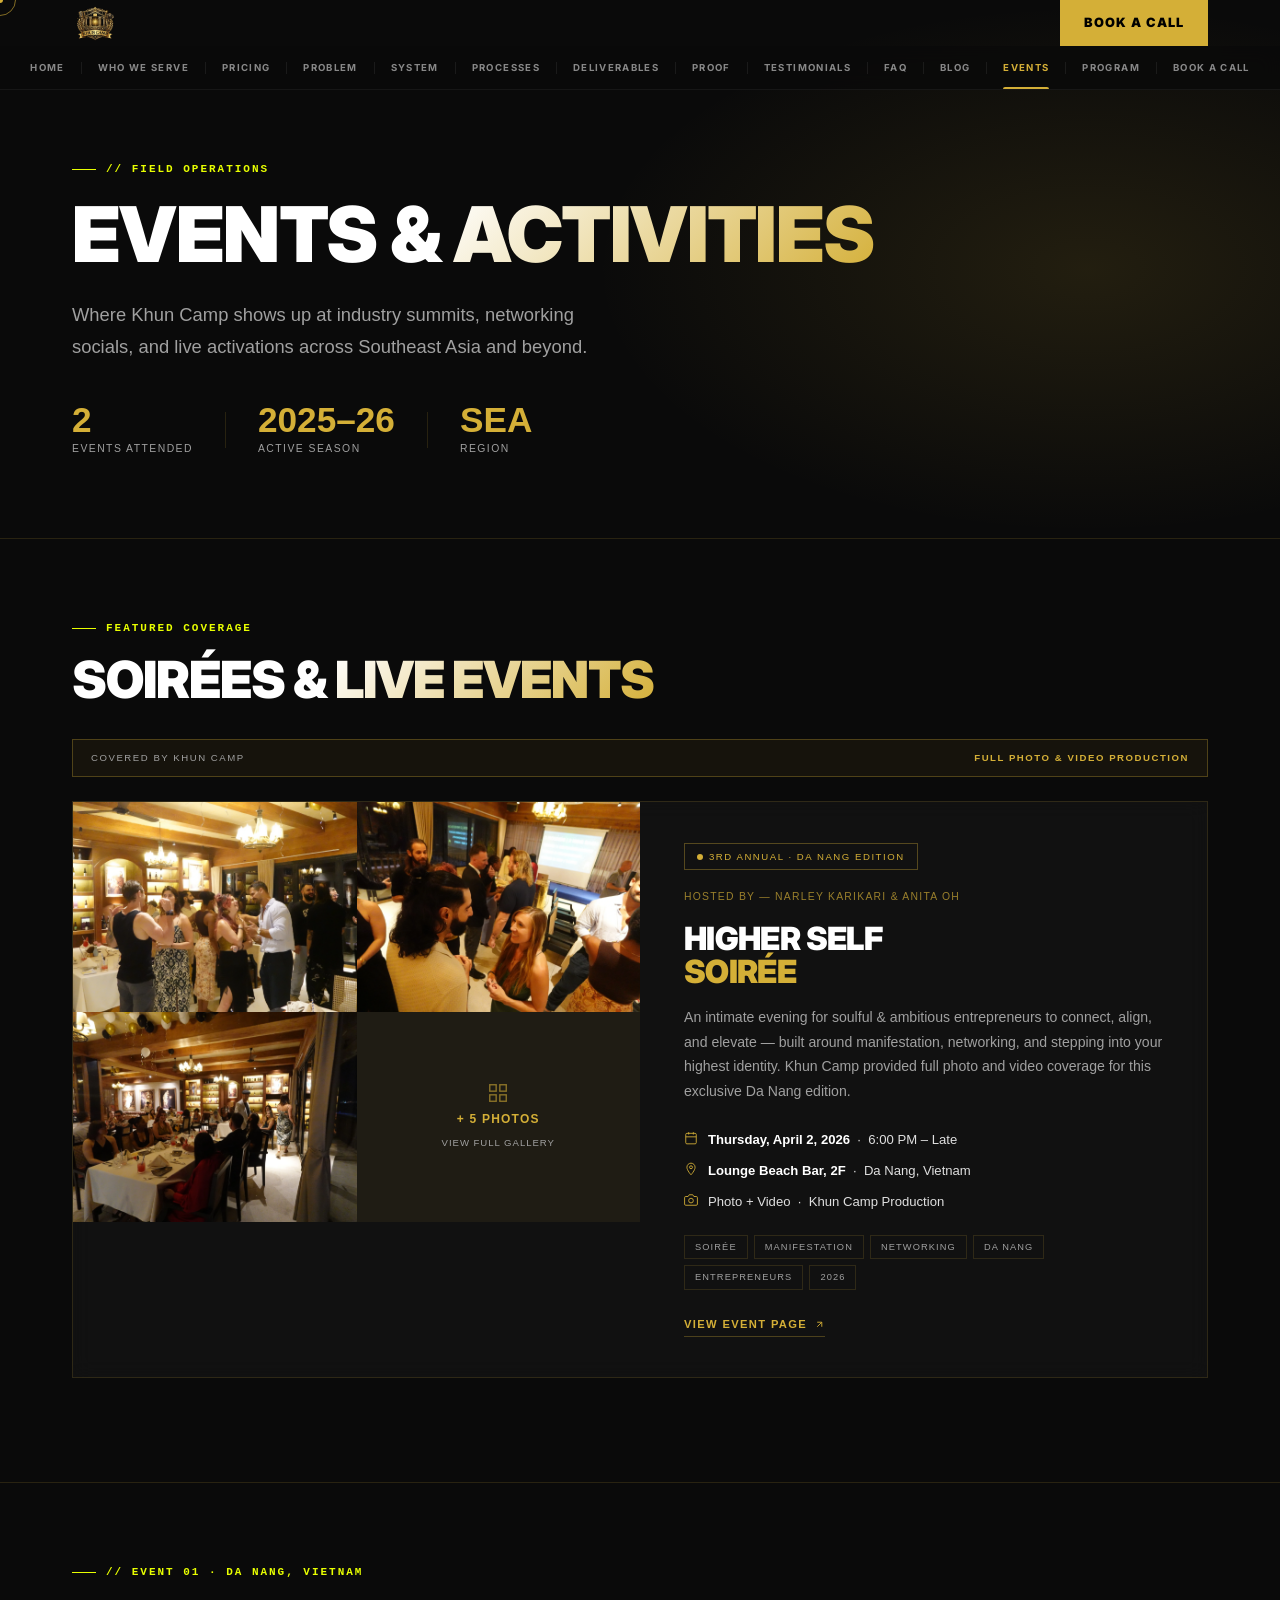
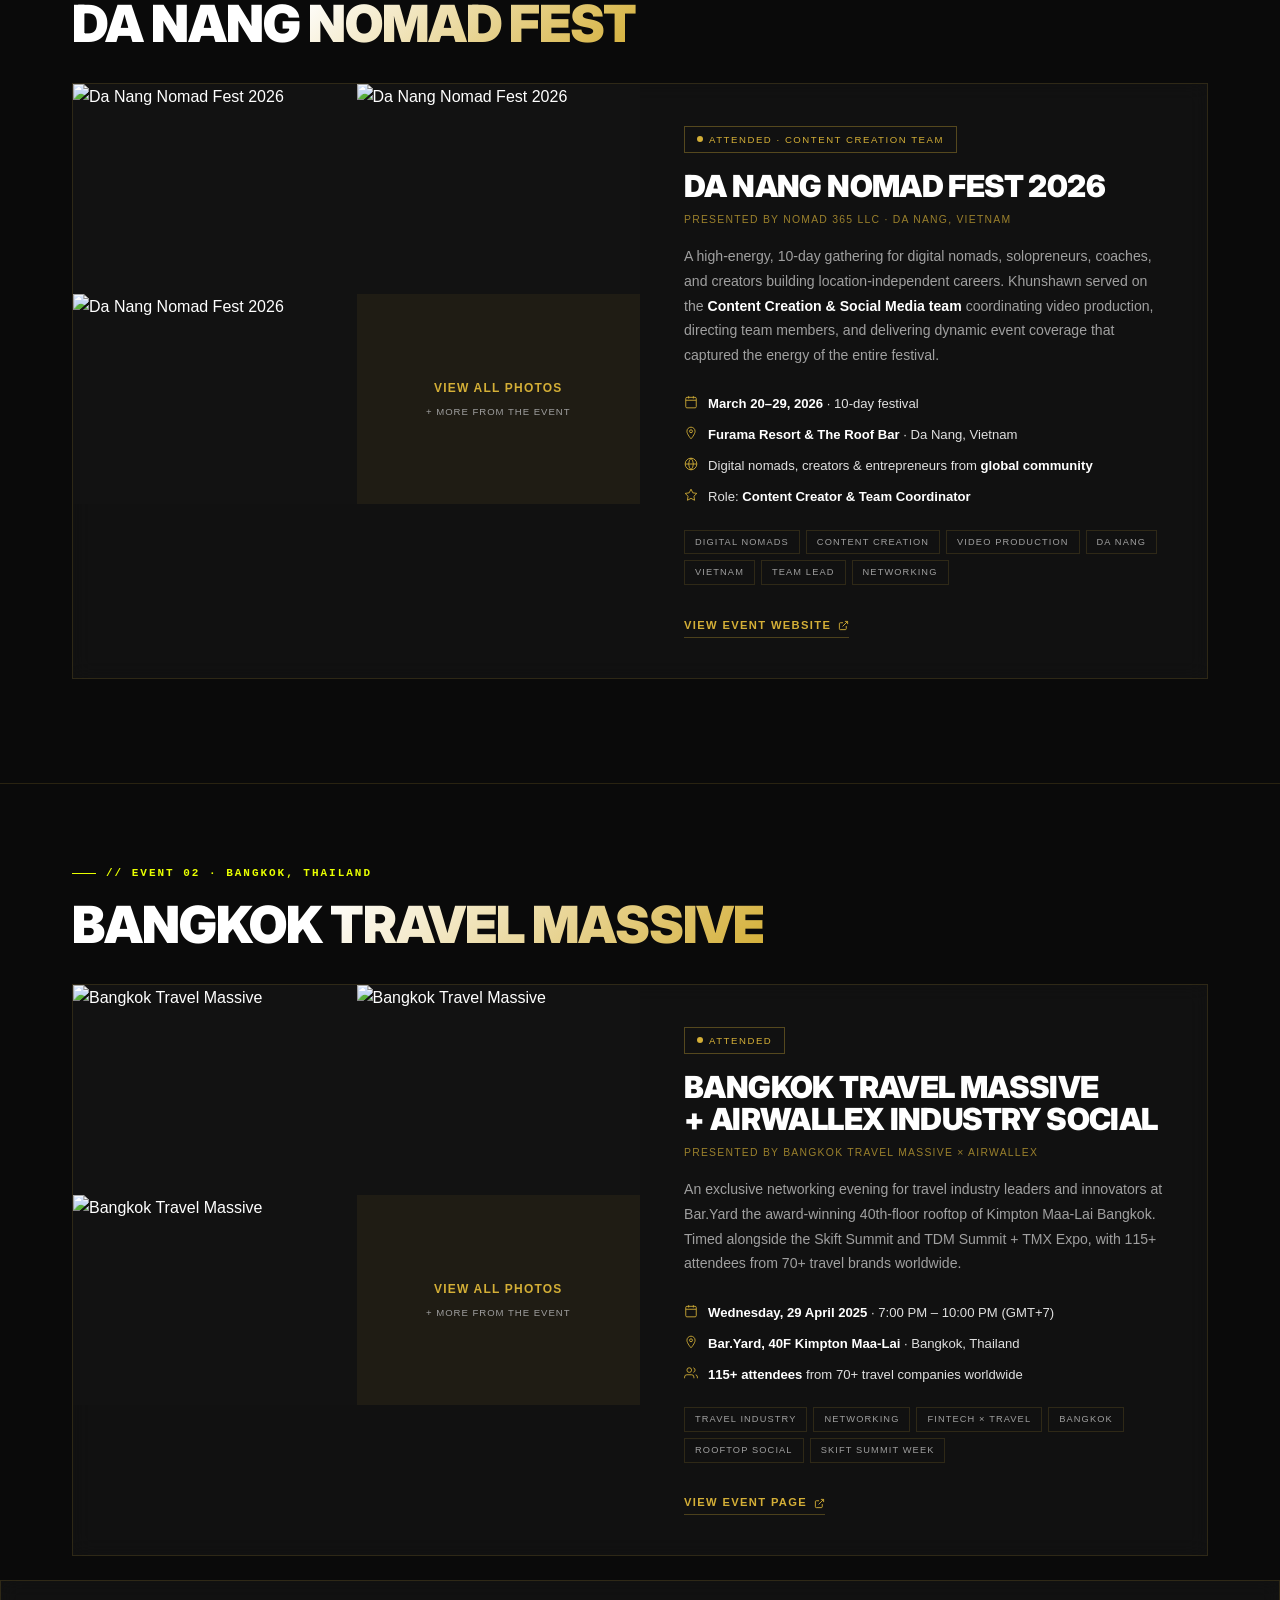
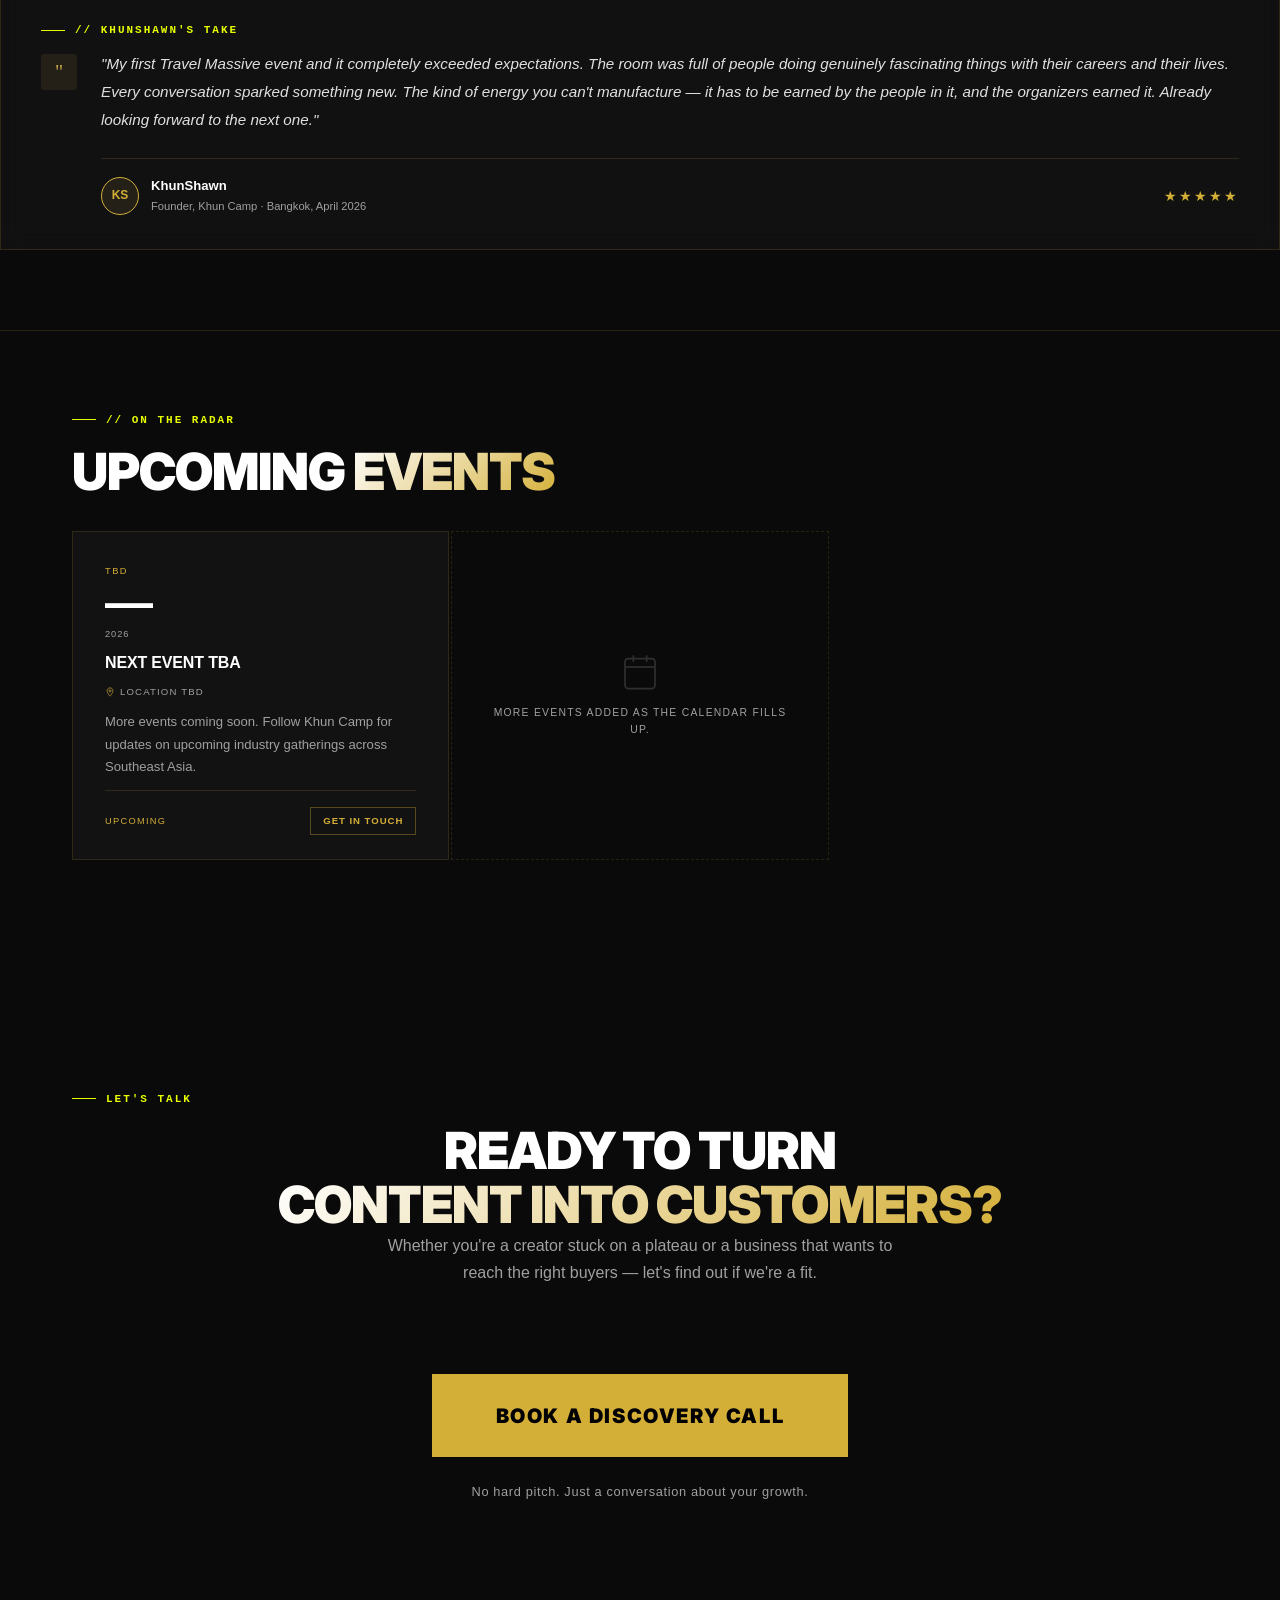
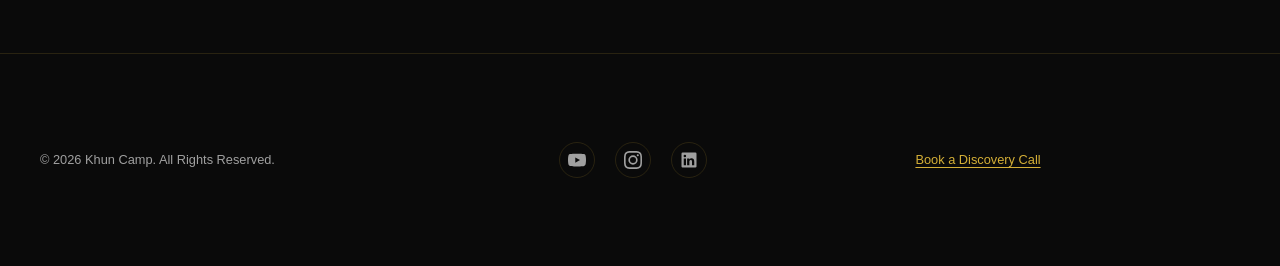
==== commit 9d8ae484: "updated files" ====
--- a/events.html
+++ b/events.html
@@ -23,9 +23,14 @@
   <link rel="manifest" href="manifest.json">
 
   <!-- Fonts -->
+  <!-- Preload above-fold assets -->
+  <link rel="preload" as="image" href="images/KhunCamp-Logo-nav.webp">
+
   <link rel="preconnect" href="https://fonts.googleapis.com">
   <link rel="preconnect" href="https://fonts.gstatic.com" crossorigin>
-  <link href="https://fonts.googleapis.com/css2?family=Inter:wght@400;700;900&display=swap" rel="stylesheet">
+  <link rel="preconnect" href="https://cdnjs.cloudflare.com">
+  <link rel="preconnect" href="https://cdn.jsdelivr.net">
+  <link href="https://fonts.googleapis.com/css2?family=Inter:wght@400;700;900&display=swap&font-display=swap" rel="stylesheet">
 
   <!-- Site CSS -->
   <link rel="stylesheet" href="css/style.css">
@@ -621,7 +626,7 @@
   <header id="site-header">
     <nav class="container nav-inner">
       <a href="index.html" class="nav-logo">
-        <img src="images/KhunCamp-Logo-nav.webp" alt="Khun Camp Logo" height="46">
+        <img src="images/KhunCamp-Logo-nav.webp" alt="Khun Camp Logo" width="140" height="46" loading="eager" fetchpriority="high">
       </a>
       <a href="https://calendar.app.google/1PVSKsN8UGwQiG3g7" class="btn-primary btn-sm magnetic-item nav-desktop-cta">Book a Call</a>
       <button class="ham-btn" id="ham-btn" aria-label="Open menu" aria-expanded="false">
@@ -631,23 +636,33 @@
 
     <div id="sub-nav">
       <div class="sub-nav-inner">
-        <a href="index.html#hero"         class="sub-nav-link">Home</a>
+        <a href="index.html"                                        class="sub-nav-link">Home</a>
         <span class="sub-nav-div"></span>
-        <a href="index.html#who-we-serve" class="sub-nav-link">Who We Serve</a>
+        <a href="index.html#who-we-serve"                           class="sub-nav-link">Who We Serve</a>
         <span class="sub-nav-div"></span>
-        <a href="index.html#audit"        class="sub-nav-link">Pricing</a>
+        <a href="index.html#audit"                                  class="sub-nav-link">Pricing</a>
         <span class="sub-nav-div"></span>
-        <a href="index.html#proof"        class="sub-nav-link">Proof</a>
+        <a href="index.html#problem"                                class="sub-nav-link">Problem</a>
         <span class="sub-nav-div"></span>
-        <a href="index.html#testimonials" class="sub-nav-link">Testimonials</a>
+        <a href="index.html#solution"                               class="sub-nav-link">System</a>
         <span class="sub-nav-div"></span>
-        <a href="index.html#faq"          class="sub-nav-link">FAQ</a>
+        <a href="index.html#how-it-works"                           class="sub-nav-link">Processes</a>
         <span class="sub-nav-div"></span>
-        <a href="blog.html"               class="sub-nav-link">Blog</a>
+        <a href="index.html#deliverables"                           class="sub-nav-link">Deliverables</a>
         <span class="sub-nav-div"></span>
-        <a href="events.html"             class="sub-nav-link active">Events</a>
+        <a href="index.html#proof"                                  class="sub-nav-link">Proof</a>
         <span class="sub-nav-div"></span>
-        <a href="https://calendar.app.google/1PVSKsN8UGwQiG3g7" class="sub-nav-link">Book a Call</a>
+        <a href="index.html#testimonials"                           class="sub-nav-link">Testimonials</a>
+        <span class="sub-nav-div"></span>
+        <a href="index.html#faq"                                    class="sub-nav-link">FAQ</a>
+        <span class="sub-nav-div"></span>
+        <a href="blog.html"                                         class="sub-nav-link">Blog</a>
+        <span class="sub-nav-div"></span>
+        <a href="events.html"                                       class="sub-nav-link active">Events</a>
+        <span class="sub-nav-div"></span>
+        <a href="program.html"                                      class="sub-nav-link">Program</a>
+        <span class="sub-nav-div"></span>
+        <a href="https://calendar.app.google/1PVSKsN8UGwQiG3g7"    class="sub-nav-link">Book a Call</a>
       </div>
     </div>
 
--- a/css/style.css
+++ b/css/style.css
@@ -88,6 +88,8 @@
 }
  
 .text-gold { color: var(--gold-primary); }
+/* Inline text-gold links need underline for non-color accessibility */
+a.text-gold { text-decoration: underline; text-underline-offset: 3px; }
 .text-dim { color: var(--text-dim); }
 .text-center { text-align: center; }
  
@@ -160,6 +162,12 @@
   transition: border-color 0.4s ease, background-color 0.4s ease;
 }
  
+.bento-item h3.bento-h3 {
+  margin-bottom: 0.75rem;
+  font-size: 1rem;
+  letter-spacing: 0.05em;
+}
+
 .bento-item h4 {
   margin-bottom: 0.75rem;
 }
@@ -218,6 +226,7 @@
   border-radius: 50%;
   animation: spin 1s linear infinite;
   margin: 0 auto 1.5rem;
+  will-change: transform;
 }
  
 @keyframes spin {
@@ -249,6 +258,7 @@
   z-index: 10000;
   border-radius: 50%;
   transform: translate(-50%, -50%);
+  will-change: transform;
 }
  
 #cursor-dot {
@@ -368,9 +378,11 @@
  
 .hero-cta-group {
   display: flex;
-  flex-direction: column;
-  align-items: flex-start;
-  gap: 0.75rem;
+  flex-direction: row;
+  align-items: center;
+  justify-content: center;
+  gap: 1rem;
+  flex-wrap: nowrap;
 }
  
 .hero-cta-sub {
@@ -2163,7 +2175,7 @@
   font-weight: 700;
   letter-spacing: 0.14em;
   text-transform: uppercase;
-  color: #444;
+  color: #888;
   padding: 14px 14px;
   text-decoration: none;
   white-space: nowrap;
@@ -2679,11 +2691,9 @@
 
 .hero-full-content .hero-cta-group {
   display: flex;
-  flex-direction: row;
-  align-items: center;
+  gap: 1rem;
   justify-content: center;
-  gap: 1rem;
-  flex-wrap: nowrap;
+  flex-wrap: wrap;
   margin-bottom: 3rem;
 }
 
@@ -2693,9 +2703,7 @@
 }
 
 .btn-ghost {
-  display: inline-flex;
-  align-items: center;
-  justify-content: center;
+  display: inline-block;
   border: 1px solid rgba(212, 175, 55, 0.4);
   color: var(--gold-primary);
   padding: 1.3rem 2.5rem;
@@ -2705,7 +2713,6 @@
   letter-spacing: 0.05em;
   text-transform: uppercase;
   transition: border-color 0.2s, background 0.2s;
-  white-space: nowrap;
 }
 
 .btn-ghost:hover {
@@ -2842,15 +2849,12 @@
   .hero-full-content .hero-cta-group {
     flex-direction: column;
     align-items: center;
-    flex-wrap: wrap;
   }
 
   .btn-ghost,
   .btn-primary.btn-lg {
     width: 100%;
-    max-width: 300px;
     text-align: center;
-    justify-content: center;
   }
 
   .hero-full-content .hero-stats {
@@ -2909,4 +2913,193 @@
   text-transform: uppercase;
   letter-spacing: -0.01em;
   line-height: 1.2;
-}+}
+/* ── PAID DIAGNOSTIC / AUDIT SECTION ──────────────────────────── */
+#audit {
+  padding: var(--section-pad) 0;
+}
+
+.audit-grid {
+  display: grid;
+  grid-template-columns: 1fr 1fr 1fr;
+  gap: 20px;
+  max-width: 940px;
+  margin: 0 auto 48px;
+  padding-top: 24px;
+}
+
+@media (max-width: 768px) {
+  .audit-grid {
+    grid-template-columns: 1fr;
+    max-width: 420px;
+  }
+}
+
+.audit-card {
+  background: #1e1e1e;
+  border: 1px solid #2e2e2e;
+  border-radius: 4px;
+  padding: 32px 26px;
+  position: relative;
+  transition: border-color 0.25s ease;
+}
+
+.audit-card:hover {
+  border-color: #444;
+}
+
+.audit-card--featured {
+  border-color: #c9a84c;
+  background: #1f1d14;
+}
+
+.audit-card--featured:hover {
+  border-color: #e0bc6a;
+}
+
+.audit-badge {
+  position: absolute;
+  top: -16px;
+  left: 50%;
+  transform: translateX(-50%);
+  background: #c9a84c;
+  color: #111111;
+  font-size: 11px;
+  font-weight: 900;
+  letter-spacing: 3px;
+  text-transform: uppercase;
+  padding: 6px 20px;
+  border-radius: 3px;
+  white-space: nowrap;
+  box-shadow: 0 0 20px rgba(201,168,76,0.6), 0 2px 8px rgba(0,0,0,0.4);
+}
+
+.audit-tier-label {
+  font-size: 10px;
+  font-weight: 600;
+  letter-spacing: 2px;
+  text-transform: uppercase;
+  color: #555;
+  margin: 0 0 10px;
+}
+
+.audit-price {
+  font-family: 'Inter', sans-serif;
+  font-size: 36px;
+  font-weight: 900;
+  color: #fff;
+  line-height: 1;
+  margin: 0 0 4px;
+}
+
+.audit-card--featured .audit-price {
+  color: #c9a84c;
+}
+
+.audit-price-range {
+  font-size: 22px;
+  font-weight: 700;
+  color: #888;
+}
+
+.audit-card--featured .audit-price-range {
+  color: #a07e38;
+}
+
+.audit-price-sub {
+  font-size: 12px;
+  color: #555;
+  margin: 0 0 20px;
+}
+
+.audit-divider {
+  height: 1px;
+  background: #2e2e2e;
+  margin: 0 0 20px;
+}
+
+.audit-card--featured .audit-divider {
+  background: #3a3218;
+}
+
+.audit-product-name {
+  font-size: 13px;
+  font-weight: 700;
+  letter-spacing: 0.5px;
+  color: #e0e0e0;
+  margin: 0 0 12px;
+  text-transform: uppercase;
+}
+
+.audit-card--featured .audit-product-name {
+  color: #f0d98a;
+}
+
+.audit-features {
+  list-style: none;
+  padding: 0;
+  margin: 0;
+}
+
+.audit-features li {
+  font-size: 13px;
+  color: #777;
+  padding: 6px 0 6px 18px;
+  position: relative;
+  line-height: 1.4;
+  border-bottom: 1px solid #252525;
+}
+
+.audit-features li:last-child {
+  border-bottom: none;
+}
+
+.audit-features li::before {
+  content: '→';
+  position: absolute;
+  left: 0;
+  color: #444;
+  font-size: 11px;
+  top: 7px;
+}
+
+.audit-card--featured .audit-features li {
+  color: #b09a5e;
+  border-bottom-color: #2e2810;
+}
+
+.audit-card--featured .audit-features li::before {
+  color: #c9a84c;
+}
+
+.audit-cta {
+  text-align: center;
+}
+
+.audit-cta-note {
+  margin-top: 16px;
+  font-size: 13px;
+  color: #555;
+}
+/* ── END AUDIT SECTION ─────────────────────────────────────────── */
+/* ── HERO PROGRAM LINK (3rd CTA) ───────────────────────────────── */
+.hero-program-link {
+  display: inline-flex;
+  align-items: center;
+  gap: 6px;
+  font-size: 13px;
+  letter-spacing: 0.1em;
+  text-transform: uppercase;
+  color: var(--gold-primary);
+  text-decoration: none;
+  opacity: 0.75;
+  transition: opacity 0.2s ease;
+  padding: 4px 0;
+}
+
+.hero-program-link:hover { opacity: 1; }
+
+.hero-program-arrow { transition: transform 0.2s ease; }
+
+.hero-program-link:hover .hero-program-arrow { transform: translateX(4px); }
+/* ── END HERO PROGRAM LINK ─────────────────────────────────────── */
